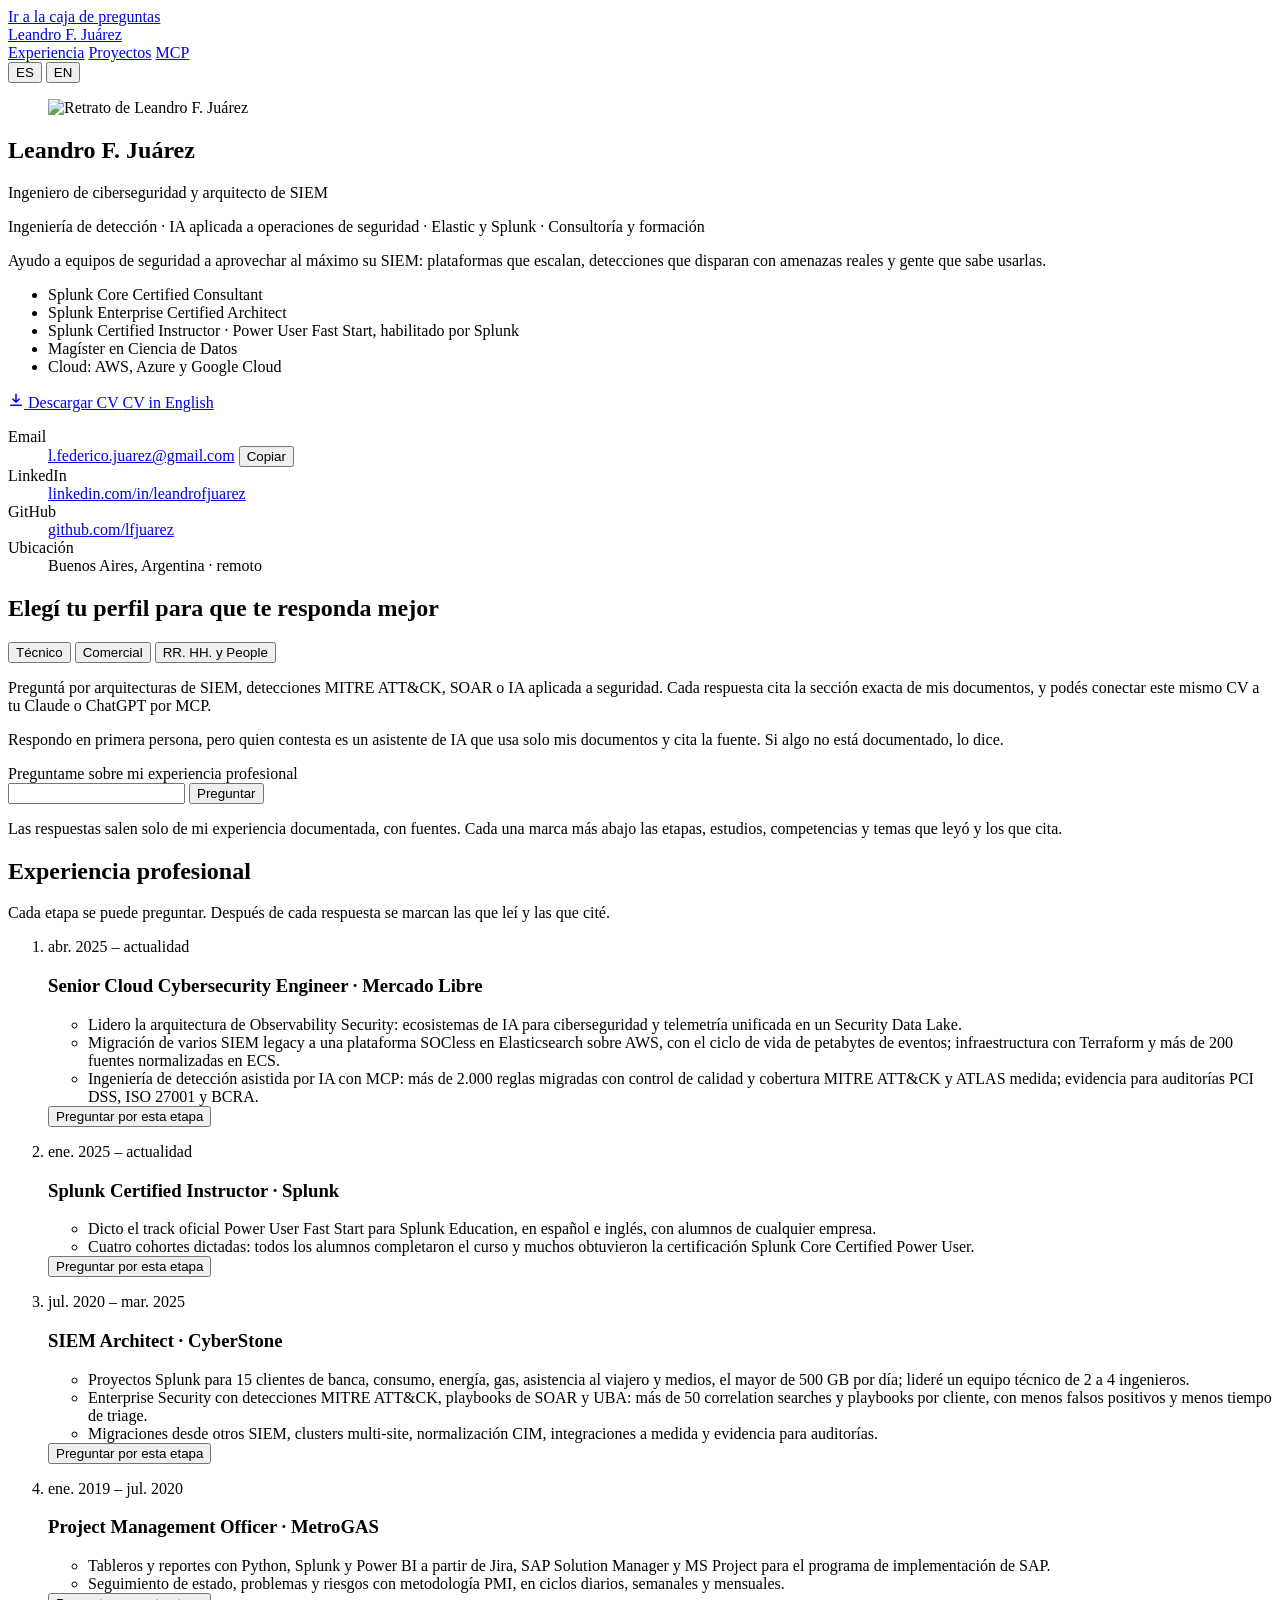
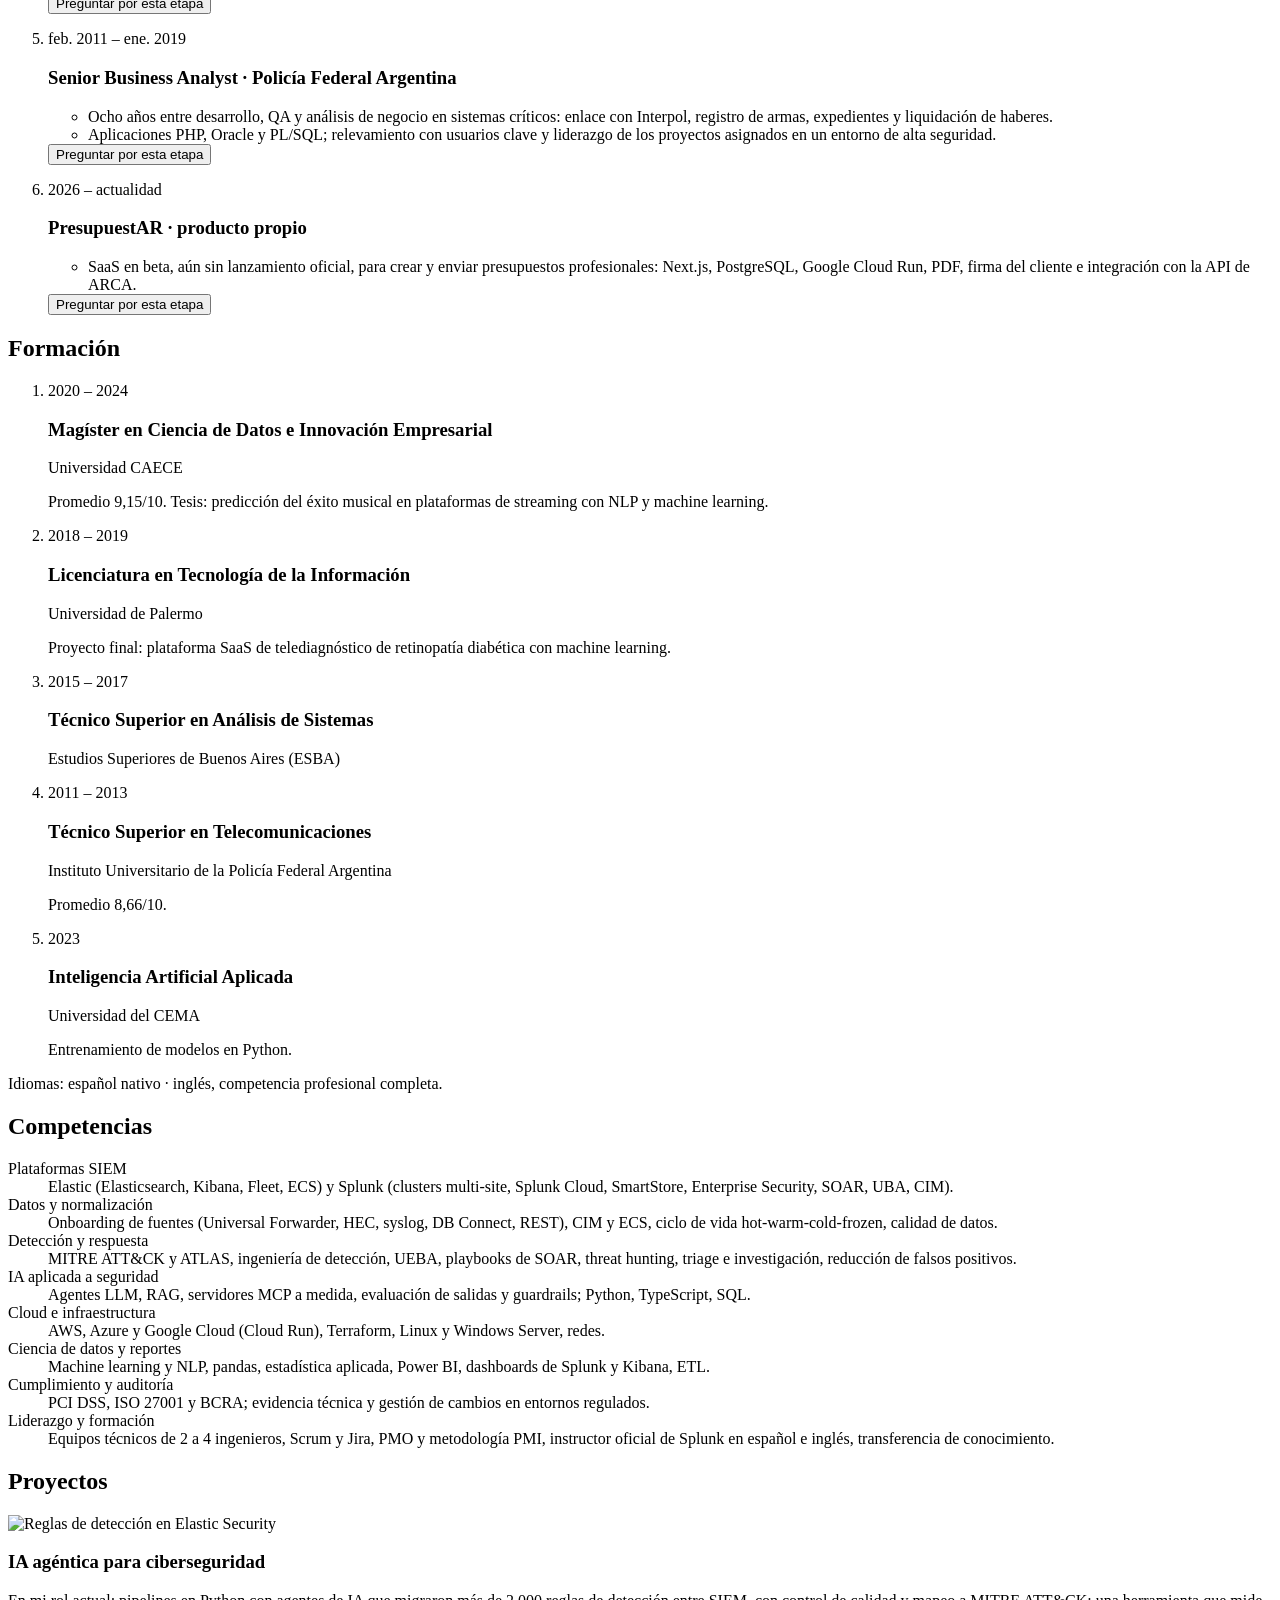
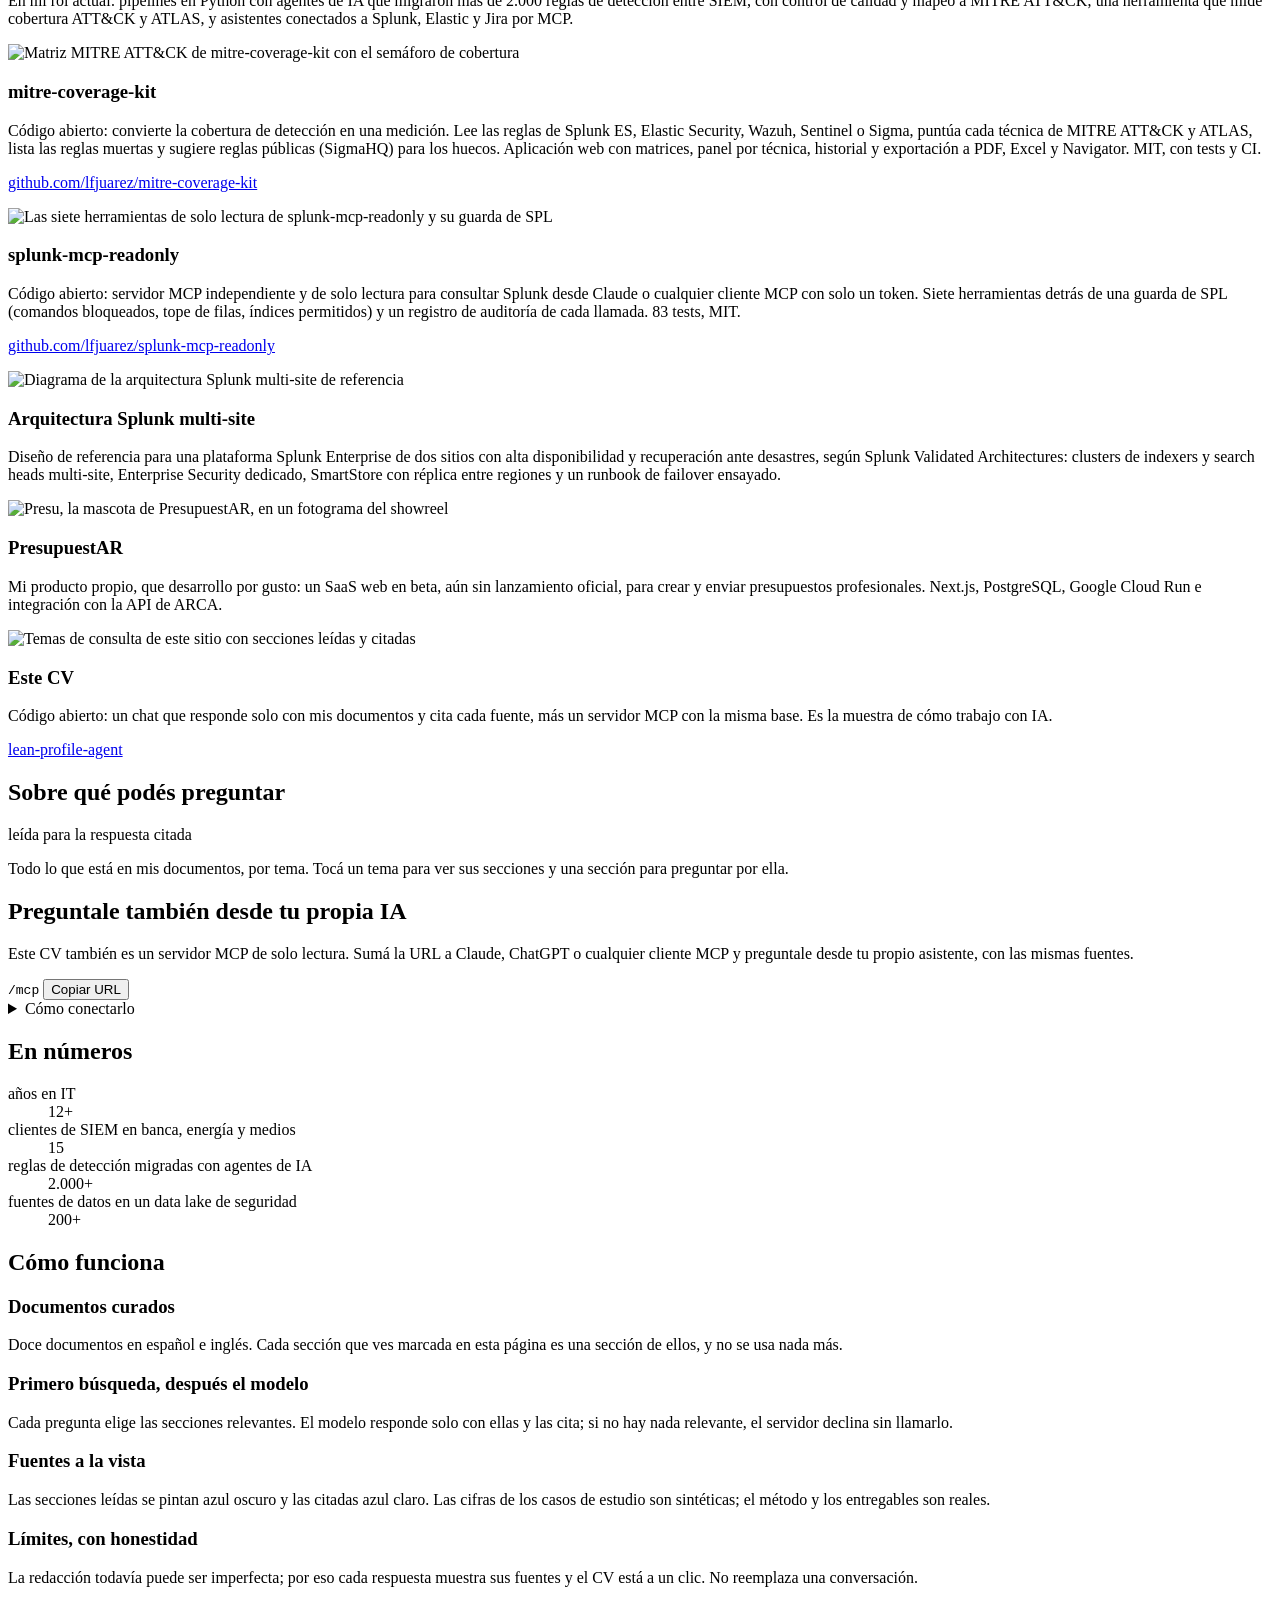
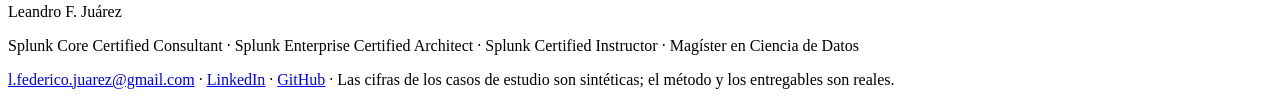
==== src/profile_agent/static/index.html @ 31b39bfe "Audience tabs as the reader's role, six project cards with real pictures, calmer reveals - Audience " ====
<!doctype html>
<html lang="es" class="no-js">
<head>
  <meta charset="utf-8" />
  <meta name="viewport" content="width=device-width, initial-scale=1" />
  <title>Leandro F. Juárez · Ingeniero de ciberseguridad y arquitecto de SIEM</title>
  <meta name="description" content="Leandro F. Juárez, ingeniero de ciberseguridad y arquitecto de SIEM: ingeniería de detección, IA aplicada a operaciones de seguridad, Elastic y Splunk, consultoría y formación. Un CV al que se le puede preguntar: responde solo a partir de mi experiencia documentada, con fuentes. También disponible como servidor MCP." />
  <meta property="og:title" content="Leandro F. Juárez · Ingeniero de ciberseguridad y arquitecto de SIEM" />
  <meta property="og:image" content="/static/img/lean.jpg" />
  <meta name="theme-color" content="#0e1829" />
  <link rel="preconnect" href="https://fonts.googleapis.com" />
  <link rel="preconnect" href="https://fonts.gstatic.com" crossorigin />
  <link href="https://fonts.googleapis.com/css2?family=Lexend:wght@400;500;600&family=Source+Sans+3:ital,wght@0,400;0,600;0,700;1,400&display=swap" rel="stylesheet" />
  <link rel="stylesheet" href="/static/styles.css?v=0.6.3" />
  <link rel="icon" href="data:image/svg+xml,%3Csvg xmlns='http://www.w3.org/2000/svg' viewBox='0 0 32 32'%3E%3Crect width='32' height='32' rx='6' fill='%230e1829'/%3E%3Crect x='7' y='9' width='8' height='6' rx='1.5' fill='%232b4a7a'/%3E%3Crect x='17' y='9' width='8' height='6' rx='1.5' fill='%237fb0ec'/%3E%3Crect x='7' y='17' width='8' height='6' rx='1.5' fill='%237fb0ec'/%3E%3Crect x='17' y='17' width='8' height='6' rx='1.5' fill='%232b4a7a'/%3E%3C/svg%3E" />
</head>
<body>
  <script>document.documentElement.className = "js";</script>
  <a class="skip" href="#question" data-i18n="nav.skip">Ir a la caja de preguntas</a>

  <header class="bar">
    <a class="bar-name" href="/">Leandro F. Juárez</a>
    <nav class="bar-nav" aria-label="Site">
      <a href="#experience" data-i18n="nav.exp">Experiencia</a>
      <a href="#projects" data-i18n="nav.projects">Proyectos</a>
      <a href="#mcp" data-i18n="nav.mcp">MCP</a>
      <div class="lang" role="group" aria-label="Idioma">
        <button type="button" data-lang="es" aria-pressed="true">ES</button>
        <button type="button" data-lang="en" aria-pressed="false">EN</button>
      </div>
    </nav>
  </header>

  <main>
    <section class="hero" aria-labelledby="name">
      <div class="heat" id="heat" aria-hidden="true"></div>
      <figure class="portrait in">
        <img src="/static/img/lean.jpg" width="800" height="800" alt="Retrato de Leandro F. Juárez" data-i18n-alt="hero.alt" fetchpriority="high" />
      </figure>

      <div class="who">
        <h1 id="name" class="in">Leandro F. Juárez</h1>
        <p class="role in" data-i18n="hero.role">Ingeniero de ciberseguridad y arquitecto de SIEM</p>
        <p class="role-sub in" data-i18n="hero.roleSub">Ingeniería de detección · IA aplicada a operaciones de seguridad · Elastic y Splunk · Consultoría y formación</p>
        <p class="statement in" data-i18n="hero.statement">Ayudo a equipos de seguridad a aprovechar al máximo su SIEM: plataformas que escalan, detecciones que disparan con amenazas reales y gente que sabe usarlas.</p>
        <ul class="creds in" aria-label="Credenciales">
          <li>Splunk Core Certified Consultant</li>
          <li>Splunk Enterprise Certified Architect</li>
          <li><span data-i18n="certs.instructor">Splunk Certified Instructor</span> <span class="creds-note" data-i18n="certs.note">· Power User Fast Start, habilitado por Splunk</span></li>
          <li data-i18n="creds.master">Magíster en Ciencia de Datos</li>
          <li data-i18n="creds.cloud">Cloud: AWS, Azure y Google Cloud</li>
        </ul>
      </div>

      <aside class="reach in" aria-label="Contacto">
        <a class="btn btn-solid" id="cv-link" href="/cv/Leandro_Juarez_CV_ES.pdf" download>
          <svg width="16" height="16" viewBox="0 0 18 18" aria-hidden="true"><path d="M9 2.5v9m0 0L5.5 8M9 11.5 12.5 8M3 15h12" stroke="currentColor" stroke-width="1.7" fill="none" stroke-linecap="round" stroke-linejoin="round"/></svg>
          <span data-i18n="hero.cv">Descargar CV</span>
        </a>
        <a class="cv-alt" id="cv-alt" href="/cv/Leandro_Juarez_CV_EN.pdf" download data-i18n="hero.cvAlt">CV in English</a>
        <dl class="contact">
          <div><dt data-i18n="contact.email">Email</dt><dd><a href="mailto:l.federico.juarez@gmail.com" id="email">l.federico.juarez@gmail.com</a> <button type="button" class="mini" data-copy="#email" data-i18n="contact.copy">Copiar</button></dd></div>
          <div><dt>LinkedIn</dt><dd><a href="https://www.linkedin.com/in/leandrofjuarez" rel="me noopener" target="_blank">linkedin.com/in/leandrofjuarez</a></dd></div>
          <div><dt>GitHub</dt><dd><a href="https://github.com/lfjuarez" rel="me noopener" target="_blank">github.com/lfjuarez</a></dd></div>
          <div><dt data-i18n="contact.where">Ubicación</dt><dd data-i18n="contact.whereV">Buenos Aires, Argentina · remoto</dd></div>
        </dl>
      </aside>
    </section>

    <section class="audience in" aria-labelledby="audience-title">
      <h2 id="audience-title" class="aud-label" data-i18n="aud.title">Elegí tu perfil para que te responda mejor</h2>
      <div class="aud-tabs" role="tablist" aria-label="Tu perfil">
        <button type="button" role="tab" aria-selected="true" data-aud="tech" data-i18n="aud.tech">Técnico</button>
        <button type="button" role="tab" aria-selected="false" data-aud="biz" data-i18n="aud.biz">Comercial</button>
        <button type="button" role="tab" aria-selected="false" data-aud="people" data-i18n="aud.people">RR. HH. y People</button>
      </div>
      <p class="aud-text" id="aud-text" role="tabpanel">Preguntá por arquitecturas de SIEM, detecciones MITRE ATT&amp;CK, SOAR o IA aplicada a seguridad. Cada respuesta cita la sección exacta de mis documentos, y podés conectar este mismo CV a tu Claude o ChatGPT por MCP.</p>
      <p class="aud-note" data-i18n="aud.note">Respondo en primera persona, pero quien contesta es un asistente de IA que usa solo mis documentos y cita la fuente. Si algo no está documentado, lo dice.</p>
    </section>

    <section class="ask-zone" aria-labelledby="ask-label">
      <form class="ask in" id="ask" autocomplete="off">
        <label id="ask-label" for="question" data-i18n="ask.label">Preguntame sobre mi experiencia profesional</label>
        <div class="ask-row">
          <input id="question" type="text" maxlength="1000" placeholder="" data-i18n-placeholder="ask.placeholder" />
          <button type="submit" id="send" data-i18n="ask.send">Preguntar</button>
        </div>
      </form>
      <div class="chips in" id="chips" aria-label="Preguntas sugeridas"></div>

      <div class="answer" id="answer" aria-live="polite" tabindex="-1">
        <p class="answer-empty" id="answer-empty" data-i18n="answer.empty">Las respuestas salen solo de mi experiencia documentada, con fuentes. Cada una marca más abajo las etapas, estudios, competencias y temas que leyó y los que cita.</p>
        <div class="answer-full" id="answer-full" hidden>
          <p class="answer-q" id="answer-q"></p>
          <div class="answer-body" id="answer-body"></div>
          <div class="answer-src" id="answer-src" hidden></div>
          <div class="chips chips-follow" id="follow" hidden></div>
        </div>
      </div>
    </section>

    <section class="cv" id="experience" aria-labelledby="exp-title">
      <div class="cv-head">
        <h2 id="exp-title" data-i18n="exp.title">Experiencia profesional</h2>
        <p class="cv-sub" data-i18n="exp.sub">Cada etapa se puede preguntar. Después de cada respuesta se marcan las que leí y las que cité.</p>
      </div>
      <ol class="exp">
        <li class="exp-item" data-keys="experience#mercado-libre">
          <p class="exp-when" data-i18n="exp.meli.when">abr. 2025 – actualidad</p>
          <div class="exp-body">
            <h3><span class="exp-role">Senior Cloud Cybersecurity Engineer</span> <span class="exp-org">· Mercado Libre</span></h3>
            <ul>
              <li data-i18n="exp.meli.b1">Lidero la arquitectura de Observability Security: ecosistemas de IA para ciberseguridad y telemetría unificada en un Security Data Lake.</li>
              <li data-i18n="exp.meli.b2">Migración de varios SIEM legacy a una plataforma SOCless en Elasticsearch sobre AWS, con el ciclo de vida de petabytes de eventos; infraestructura con Terraform y más de 200 fuentes normalizadas en ECS.</li>
              <li data-i18n="exp.meli.b3">Ingeniería de detección asistida por IA con MCP: más de 2.000 reglas migradas con control de calidad y cobertura MITRE ATT&amp;CK y ATLAS medida; evidencia para auditorías PCI DSS, ISO 27001 y BCRA.</li>
            </ul>
            <button type="button" class="ask-about" data-ask="exp.meli.ask" data-i18n="exp.ask">Preguntar por esta etapa</button>
          </div>
        </li>
        <li class="exp-item" data-keys="experience#instructor">
          <p class="exp-when" data-i18n="exp.splunk.when">ene. 2025 – actualidad</p>
          <div class="exp-body">
            <h3><span class="exp-role">Splunk Certified Instructor</span> <span class="exp-org">· Splunk</span></h3>
            <ul>
              <li data-i18n="exp.splunk.b1">Dicto el track oficial Power User Fast Start para Splunk Education, en español e inglés, con alumnos de cualquier empresa.</li>
              <li data-i18n="exp.splunk.b2">Cuatro cohortes dictadas: todos los alumnos completaron el curso y muchos obtuvieron la certificación Splunk Core Certified Power User.</li>
            </ul>
            <button type="button" class="ask-about" data-ask="exp.splunk.ask" data-i18n="exp.ask">Preguntar por esta etapa</button>
          </div>
        </li>
        <li class="exp-item" data-keys="experience#cyberstone">
          <p class="exp-when" data-i18n="exp.cyber.when">jul. 2020 – mar. 2025</p>
          <div class="exp-body">
            <h3><span class="exp-role">SIEM Architect</span> <span class="exp-org">· CyberStone</span></h3>
            <ul>
              <li data-i18n="exp.cyber.b1">Proyectos Splunk para 15 clientes de banca, consumo, energía, gas, asistencia al viajero y medios, el mayor de 500 GB por día; lideré un equipo técnico de 2 a 4 ingenieros.</li>
              <li data-i18n="exp.cyber.b2">Enterprise Security con detecciones MITRE ATT&amp;CK, playbooks de SOAR y UBA: más de 50 correlation searches y playbooks por cliente, con menos falsos positivos y menos tiempo de triage.</li>
              <li data-i18n="exp.cyber.b3">Migraciones desde otros SIEM, clusters multi-site, normalización CIM, integraciones a medida y evidencia para auditorías.</li>
            </ul>
            <button type="button" class="ask-about" data-ask="exp.cyber.ask" data-i18n="exp.ask">Preguntar por esta etapa</button>
          </div>
        </li>
        <li class="exp-item" data-keys="experience#metrogas">
          <p class="exp-when" data-i18n="exp.metrogas.when">ene. 2019 – jul. 2020</p>
          <div class="exp-body">
            <h3><span class="exp-role">Project Management Officer</span> <span class="exp-org">· MetroGAS</span></h3>
            <ul>
              <li data-i18n="exp.metrogas.b1">Tableros y reportes con Python, Splunk y Power BI a partir de Jira, SAP Solution Manager y MS Project para el programa de implementación de SAP.</li>
              <li data-i18n="exp.metrogas.b2">Seguimiento de estado, problemas y riesgos con metodología PMI, en ciclos diarios, semanales y mensuales.</li>
            </ul>
            <button type="button" class="ask-about" data-ask="exp.metrogas.ask" data-i18n="exp.ask">Preguntar por esta etapa</button>
          </div>
        </li>
        <li class="exp-item" data-keys="experience#policia-federal">
          <p class="exp-when" data-i18n="exp.pfa.when">feb. 2011 – ene. 2019</p>
          <div class="exp-body">
            <h3><span class="exp-role">Senior Business Analyst</span> <span class="exp-org">· Policía Federal Argentina</span></h3>
            <ul>
              <li data-i18n="exp.pfa.b1">Ocho años entre desarrollo, QA y análisis de negocio en sistemas críticos: enlace con Interpol, registro de armas, expedientes y liquidación de haberes.</li>
              <li data-i18n="exp.pfa.b2">Aplicaciones PHP, Oracle y PL/SQL; relevamiento con usuarios clave y liderazgo de los proyectos asignados en un entorno de alta seguridad.</li>
            </ul>
            <button type="button" class="ask-about" data-ask="exp.pfa.ask" data-i18n="exp.ask">Preguntar por esta etapa</button>
          </div>
        </li>
        <li class="exp-item" data-keys="experience#presupuestar">
          <p class="exp-when" data-i18n="exp.presu.when">2026 – actualidad</p>
          <div class="exp-body">
            <h3><span class="exp-role">PresupuestAR</span> <span class="exp-org" data-i18n="exp.presu.org">· producto propio</span></h3>
            <ul>
              <li data-i18n="exp.presu.b1">SaaS en beta, aún sin lanzamiento oficial, para crear y enviar presupuestos profesionales: Next.js, PostgreSQL, Google Cloud Run, PDF, firma del cliente e integración con la API de ARCA.</li>
            </ul>
            <button type="button" class="ask-about" data-ask="exp.presu.ask" data-i18n="exp.ask">Preguntar por esta etapa</button>
          </div>
        </li>
      </ol>
    </section>

    <section class="cv cv-two" aria-label="Formación y competencias">
      <div class="cv-col" id="education" data-keys="profile#formacion profile#education">
        <h2 data-i18n="edu.title">Formación</h2>
        <ol class="edu">
          <li><p class="edu-when">2020 – 2024</p><div><h3 data-i18n="edu.caece.t">Magíster en Ciencia de Datos e Innovación Empresarial</h3><p class="edu-org">Universidad CAECE</p><p class="edu-note" data-i18n="edu.caece.n">Promedio 9,15/10. Tesis: predicción del éxito musical en plataformas de streaming con NLP y machine learning.</p></div></li>
          <li><p class="edu-when">2018 – 2019</p><div><h3 data-i18n="edu.palermo.t">Licenciatura en Tecnología de la Información</h3><p class="edu-org">Universidad de Palermo</p><p class="edu-note" data-i18n="edu.palermo.n">Proyecto final: plataforma SaaS de telediagnóstico de retinopatía diabética con machine learning.</p></div></li>
          <li><p class="edu-when">2015 – 2017</p><div><h3 data-i18n="edu.esba.t">Técnico Superior en Análisis de Sistemas</h3><p class="edu-org">Estudios Superiores de Buenos Aires (ESBA)</p></div></li>
          <li><p class="edu-when">2011 – 2013</p><div><h3 data-i18n="edu.iupfa.t">Técnico Superior en Telecomunicaciones</h3><p class="edu-org">Instituto Universitario de la Policía Federal Argentina</p><p class="edu-note" data-i18n="edu.iupfa.n">Promedio 8,66/10.</p></div></li>
          <li><p class="edu-when">2023</p><div><h3 data-i18n="edu.cema.t">Inteligencia Artificial Aplicada</h3><p class="edu-org">Universidad del CEMA</p><p class="edu-note" data-i18n="edu.cema.n">Entrenamiento de modelos en Python.</p></div></li>
        </ol>
        <p class="edu-langs" data-i18n="edu.langs">Idiomas: español nativo · inglés, competencia profesional completa.</p>
      </div>
      <div class="cv-col" id="skills">
        <h2 data-i18n="sk.title">Competencias</h2>
        <dl class="skills">
          <div data-keys="skills#splunk skills#elastic"><dt data-i18n="sk.1.t">Plataformas SIEM</dt><dd data-i18n="sk.1.d">Elastic (Elasticsearch, Kibana, Fleet, ECS) y Splunk (clusters multi-site, Splunk Cloud, SmartStore, Enterprise Security, SOAR, UBA, CIM).</dd></div>
          <div data-keys="skills#onboarding"><dt data-i18n="sk.2.t">Datos y normalización</dt><dd data-i18n="sk.2.d">Onboarding de fuentes (Universal Forwarder, HEC, syslog, DB Connect, REST), CIM y ECS, ciclo de vida hot-warm-cold-frozen, calidad de datos.</dd></div>
          <div data-keys="skills#deteccion skills#detection"><dt data-i18n="sk.3.t">Detección y respuesta</dt><dd data-i18n="sk.3.d">MITRE ATT&amp;CK y ATLAS, ingeniería de detección, UEBA, playbooks de SOAR, threat hunting, triage e investigación, reducción de falsos positivos.</dd></div>
          <div data-keys="skills#automatizacion skills#automation"><dt data-i18n="sk.4.t">IA aplicada a seguridad</dt><dd data-i18n="sk.4.d">Agentes LLM, RAG, servidores MCP a medida, evaluación de salidas y guardrails; Python, TypeScript, SQL.</dd></div>
          <div data-keys="skills#infraestructura skills#infrastructure"><dt data-i18n="sk.5.t">Cloud e infraestructura</dt><dd data-i18n="sk.5.d">AWS, Azure y Google Cloud (Cloud Run), Terraform, Linux y Windows Server, redes.</dd></div>
          <div data-keys="skills#datos-y-reportes skills#data-and-reporting"><dt data-i18n="sk.6.t">Ciencia de datos y reportes</dt><dd data-i18n="sk.6.d">Machine learning y NLP, pandas, estadística aplicada, Power BI, dashboards de Splunk y Kibana, ETL.</dd></div>
          <div data-keys="skills#cumplimiento skills#compliance"><dt data-i18n="sk.7.t">Cumplimiento y auditoría</dt><dd data-i18n="sk.7.d">PCI DSS, ISO 27001 y BCRA; evidencia técnica y gestión de cambios en entornos regulados.</dd></div>
          <div data-keys="ways-of-working#liderazgo ways-of-working#leadership ways-of-working#mentoria ways-of-working#mentoring experience#instructor"><dt data-i18n="sk.8.t">Liderazgo y formación</dt><dd data-i18n="sk.8.d">Equipos técnicos de 2 a 4 ingenieros, Scrum y Jira, PMO y metodología PMI, instructor oficial de Splunk en español e inglés, transferencia de conocimiento.</dd></div>
        </dl>
      </div>
    </section>

    <section class="projects" id="projects" aria-labelledby="projects-title">
      <h2 id="projects-title" data-i18n="proj.title">Proyectos</h2>
      <div class="proj-grid">
        <article class="proj">
          <div class="proj-img"><img src="/static/img/proj-ai.jpg" width="1200" height="675" loading="lazy" alt="Reglas de detección en Elastic Security" data-i18n-alt="proj.aiAlt" /></div>
          <h3 data-i18n="proj.aiT">IA agéntica para ciberseguridad</h3>
          <p data-i18n="proj.ai">En mi rol actual: pipelines en Python con agentes de IA que migraron más de 2.000 reglas de detección entre SIEM, con control de calidad y mapeo a MITRE ATT&amp;CK; una herramienta que mide cobertura ATT&amp;CK y ATLAS, y asistentes conectados a Splunk, Elastic y Jira por MCP.</p>
        </article>
        <article class="proj">
          <div class="proj-img"><img src="/static/img/proj-coverage.jpg" width="1200" height="675" loading="lazy" alt="Matriz MITRE ATT&amp;CK de mitre-coverage-kit con el semáforo de cobertura" data-i18n-alt="proj.covAlt" /></div>
          <h3>mitre-coverage-kit</h3>
          <p data-i18n="proj.cov">Código abierto: convierte la cobertura de detección en una medición. Lee las reglas de Splunk ES, Elastic Security, Wazuh, Sentinel o Sigma, puntúa cada técnica de MITRE ATT&amp;CK y ATLAS, lista las reglas muertas y sugiere reglas públicas (SigmaHQ) para los huecos. Aplicación web con matrices, panel por técnica, historial y exportación a PDF, Excel y Navigator. MIT, con tests y CI.</p>
          <p class="proj-links"><a href="https://github.com/lfjuarez/mitre-coverage-kit" target="_blank" rel="noopener">github.com/lfjuarez/mitre-coverage-kit</a></p>
        </article>
        <article class="proj">
          <div class="proj-img"><img src="/static/img/proj-mcp.jpg" width="1200" height="675" loading="lazy" alt="Las siete herramientas de solo lectura de splunk-mcp-readonly y su guarda de SPL" data-i18n-alt="proj.mcpAlt" /></div>
          <h3>splunk-mcp-readonly</h3>
          <p data-i18n="proj.mcp">Código abierto: servidor MCP independiente y de solo lectura para consultar Splunk desde Claude o cualquier cliente MCP con solo un token. Siete herramientas detrás de una guarda de SPL (comandos bloqueados, tope de filas, índices permitidos) y un registro de auditoría de cada llamada. 83 tests, MIT.</p>
          <p class="proj-links"><a href="https://github.com/lfjuarez/splunk-mcp-readonly" target="_blank" rel="noopener">github.com/lfjuarez/splunk-mcp-readonly</a></p>
        </article>
        <article class="proj">
          <div class="proj-img"><img src="/static/img/proj-arch.jpg" width="1200" height="675" loading="lazy" alt="Diagrama de la arquitectura Splunk multi-site de referencia" data-i18n-alt="proj.archAlt" /></div>
          <h3 data-i18n="proj.archT">Arquitectura Splunk multi-site</h3>
          <p data-i18n="proj.arch">Diseño de referencia para una plataforma Splunk Enterprise de dos sitios con alta disponibilidad y recuperación ante desastres, según Splunk Validated Architectures: clusters de indexers y search heads multi-site, Enterprise Security dedicado, SmartStore con réplica entre regiones y un runbook de failover ensayado.</p>
        </article>
        <article class="proj">
          <div class="proj-img"><img src="/static/img/proj-presupuestar.jpg" width="1200" height="675" loading="lazy" alt="Presu, la mascota de PresupuestAR, en un fotograma del showreel" data-i18n-alt="proj.presuAlt" /></div>
          <h3>PresupuestAR</h3>
          <p data-i18n="proj.presu">Mi producto propio, que desarrollo por gusto: un SaaS web en beta, aún sin lanzamiento oficial, para crear y enviar presupuestos profesionales. Next.js, PostgreSQL, Google Cloud Run e integración con la API de ARCA.</p>
        </article>
        <article class="proj">
          <div class="proj-img"><img src="/static/img/proj-site.jpg" width="1200" height="675" loading="lazy" alt="Temas de consulta de este sitio con secciones leídas y citadas" data-i18n-alt="proj.siteAlt" /></div>
          <h3 data-i18n="proj.siteT">Este CV</h3>
          <p data-i18n="proj.site">Código abierto: un chat que responde solo con mis documentos y cita cada fuente, más un servidor MCP con la misma base. Es la muestra de cómo trabajo con IA.</p>
          <p class="proj-links"><a href="https://github.com/lfjuarez/lean-profile-agent" target="_blank" rel="noopener">lean-profile-agent</a></p>
        </article>
      </div>
    </section>

    <section class="topics-zone" id="topics" aria-labelledby="topics-title">
      <div class="map-head">
        <h2 id="topics-title" data-i18n="topics.title">Sobre qué podés preguntar</h2>
        <p class="map-key">
          <span class="key"><i class="sw sw-read" aria-hidden="true"></i><span data-i18n="map.read">leída para la respuesta</span></span>
          <span class="key"><i class="sw sw-cited" aria-hidden="true"></i><span data-i18n="map.cited">citada</span></span>
          <span class="map-count" id="map-count"></span>
        </p>
      </div>
      <p class="topics-sub" data-i18n="topics.sub">Todo lo que está en mis documentos, por tema. Tocá un tema para ver sus secciones y una sección para preguntar por ella.</p>
      <div class="topics" id="topic-tabs" role="tablist" aria-label="Temas"></div>
      <div class="topic-panels" id="map-rows"></div>
    </section>

    <section class="mcp-band" id="mcp" aria-labelledby="mcp-title">
      <div class="mcp-lead">
        <h2 id="mcp-title" data-i18n="mcp.title">Preguntale también desde tu propia IA</h2>
        <p data-i18n="mcp.intro">Este CV también es un servidor MCP de solo lectura. Sumá la URL a Claude, ChatGPT o cualquier cliente MCP y preguntale desde tu propio asistente, con las mismas fuentes.</p>
      </div>
      <div class="mcp-act">
        <div class="endpoint">
          <code id="mcp-url">/mcp</code>
          <button type="button" class="btn btn-solid copy" data-copy="#mcp-url" data-i18n="mcp.copy">Copiar URL</button>
        </div>
        <details class="mcp-more">
          <summary data-i18n="mcp.howto">Cómo conectarlo</summary>
          <div class="tabs" role="tablist" aria-label="Clientes MCP">
            <button type="button" role="tab" aria-selected="true" data-tab="claude-code">Claude Code</button>
            <button type="button" role="tab" aria-selected="false" data-tab="claude-desktop">Claude Desktop</button>
            <button type="button" role="tab" aria-selected="false" data-tab="chatgpt">ChatGPT</button>
          </div>
          <div class="tabpanel" data-panel="claude-code"><pre><code id="snippet-claude-code">claude mcp add --transport http lean-profile /mcp</code></pre></div>
          <div class="tabpanel" data-panel="claude-desktop" hidden>
            <p data-i18n="mcp.desktop">Configuración, Conectores, Agregar conector personalizado, y pegá la URL. O agregalo a claude_desktop_config.json:</p>
            <pre><code id="snippet-claude-desktop">{}</code></pre>
          </div>
          <div class="tabpanel" data-panel="chatgpt" hidden>
            <p data-i18n="mcp.chatgpt">Configuración, Conectores, Avanzado, Modo desarrollador, Crear. Pegá la URL como URL del servidor MCP, sin autenticación.</p>
          </div>
          <p class="tools-line"><span data-i18n="mcp.tools">Seis herramientas de solo lectura:</span> <code>profile_summary</code> <code>search_experience</code> <code>list_case_studies</code> <code>get_case_study</code> <code>availability_and_rates</code> <code>contact</code></p>
        </details>
      </div>
    </section>

    <section class="facts-band" aria-labelledby="facts-title">
      <h2 id="facts-title" data-i18n="facts.title">En números</h2>
      <dl class="facts">
        <div><dt data-i18n="facts.it">años en IT</dt><dd>12+</dd></div>
        <div><dt data-i18n="facts.clients">clientes de SIEM en banca, energía y medios</dt><dd>15</dd></div>
        <div><dt data-i18n="facts.rules">reglas de detección migradas con agentes de IA</dt><dd data-i18n="facts.rulesN">2.000+</dd></div>
        <div><dt data-i18n="facts.sources">fuentes de datos en un data lake de seguridad</dt><dd>200+</dd></div>
      </dl>
    </section>

    <section class="how" id="how" aria-labelledby="how-title">
      <h2 id="how-title" data-i18n="how.title">Cómo funciona</h2>
      <div class="how-grid">
        <div><h3 data-i18n="how.s1t">Documentos curados</h3><p data-i18n="how.s1">Doce documentos en español e inglés. Cada sección que ves marcada en esta página es una sección de ellos, y no se usa nada más.</p></div>
        <div><h3 data-i18n="how.s2t">Primero búsqueda, después el modelo</h3><p data-i18n="how.s2">Cada pregunta elige las secciones relevantes. El modelo responde solo con ellas y las cita; si no hay nada relevante, el servidor declina sin llamarlo.</p></div>
        <div><h3 data-i18n="how.s3t">Fuentes a la vista</h3><p data-i18n="how.s3">Las secciones leídas se pintan azul oscuro y las citadas azul claro. Las cifras de los casos de estudio son sintéticas; el método y los entregables son reales.</p></div>
        <div><h3 data-i18n="how.s4t">Límites, con honestidad</h3><p data-i18n="how.s4">La redacción todavía puede ser imperfecta; por eso cada respuesta muestra sus fuentes y el CV está a un clic. No reemplaza una conversación.</p></div>
      </div>
    </section>
  </main>

  <footer class="foot">
    <p class="foot-name">Leandro F. Juárez</p>
    <p class="foot-line">Splunk Core Certified Consultant · Splunk Enterprise Certified Architect · Splunk Certified Instructor · <span data-i18n="creds.master">Magíster en Ciencia de Datos</span></p>
    <p class="foot-line"><a href="mailto:l.federico.juarez@gmail.com">l.federico.juarez@gmail.com</a> · <a href="https://www.linkedin.com/in/leandrofjuarez" rel="me noopener" target="_blank">LinkedIn</a> · <a href="https://github.com/lfjuarez" rel="me noopener" target="_blank">GitHub</a> · <span data-i18n="foot.synthetic">Las cifras de los casos de estudio son sintéticas; el método y los entregables son reales.</span></p>
  </footer>

  <script src="/static/app.js?v=0.6.3" defer></script>
</body>
</html>
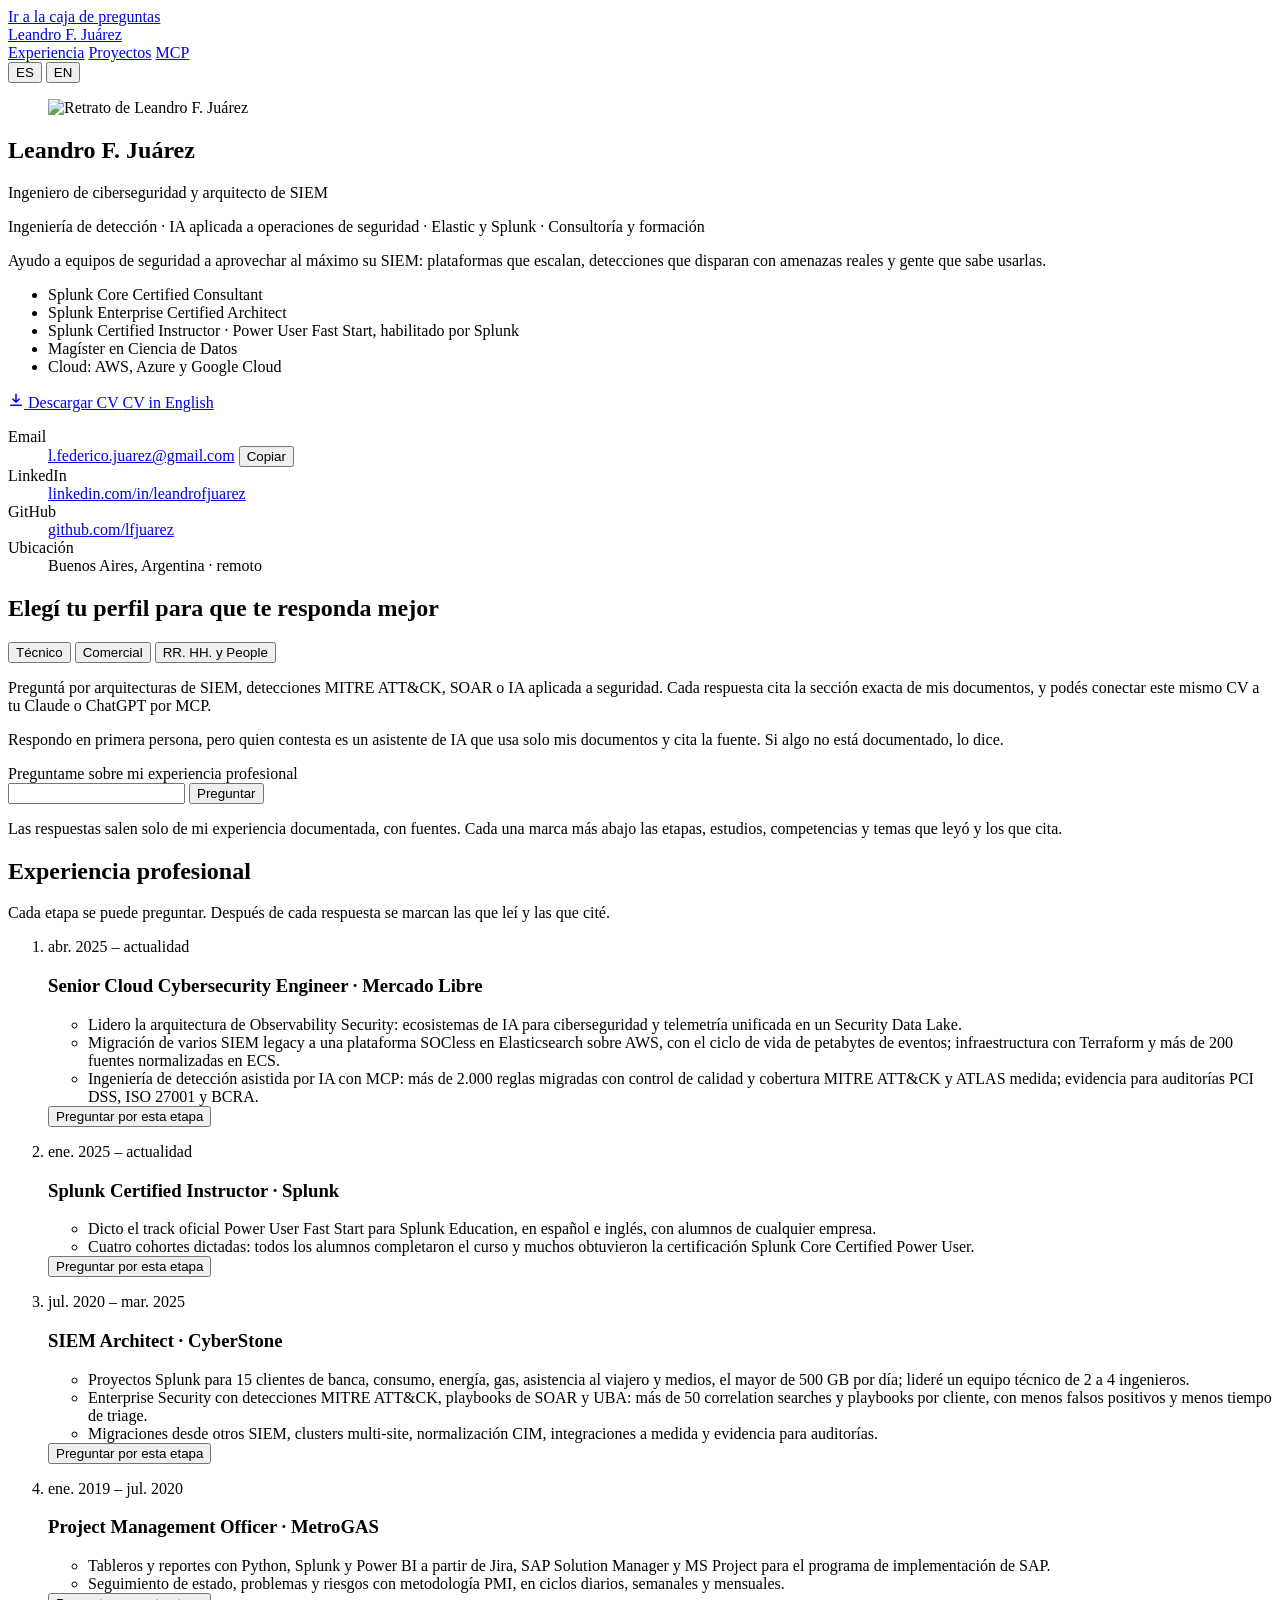
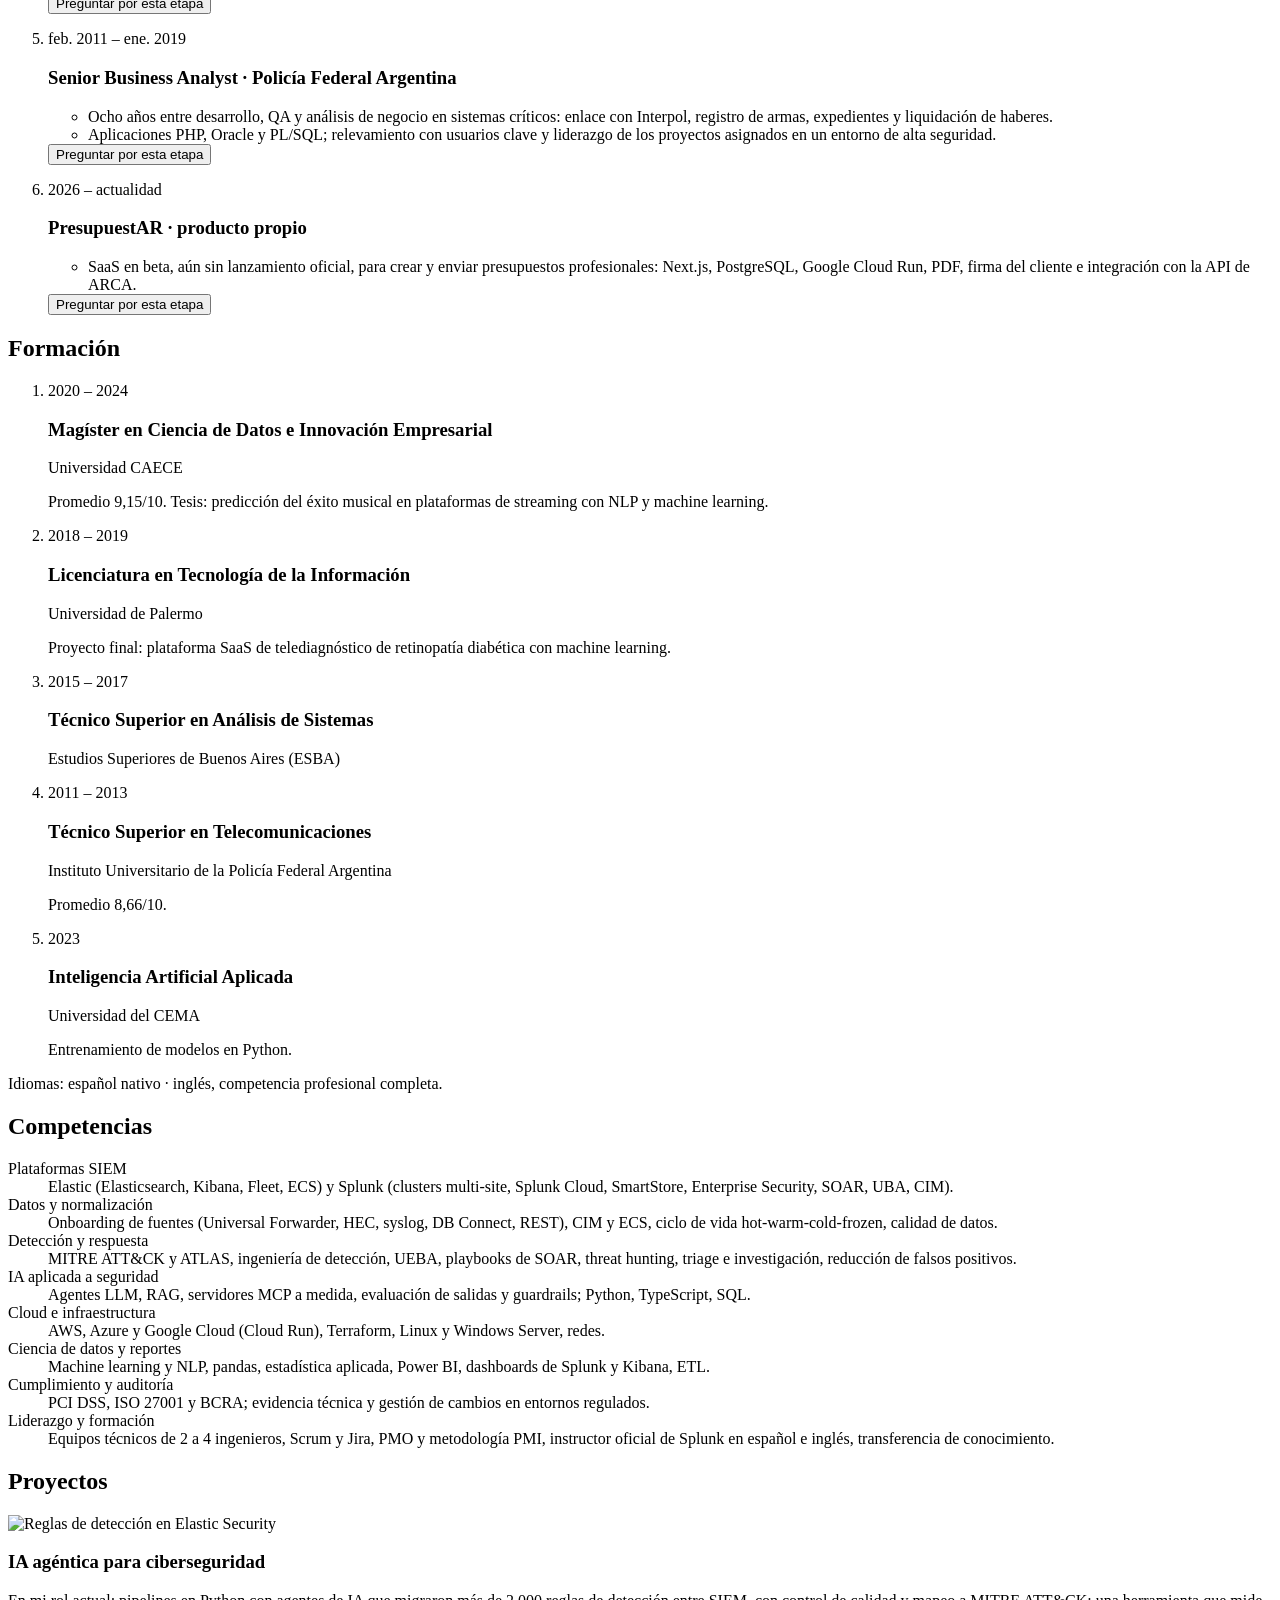
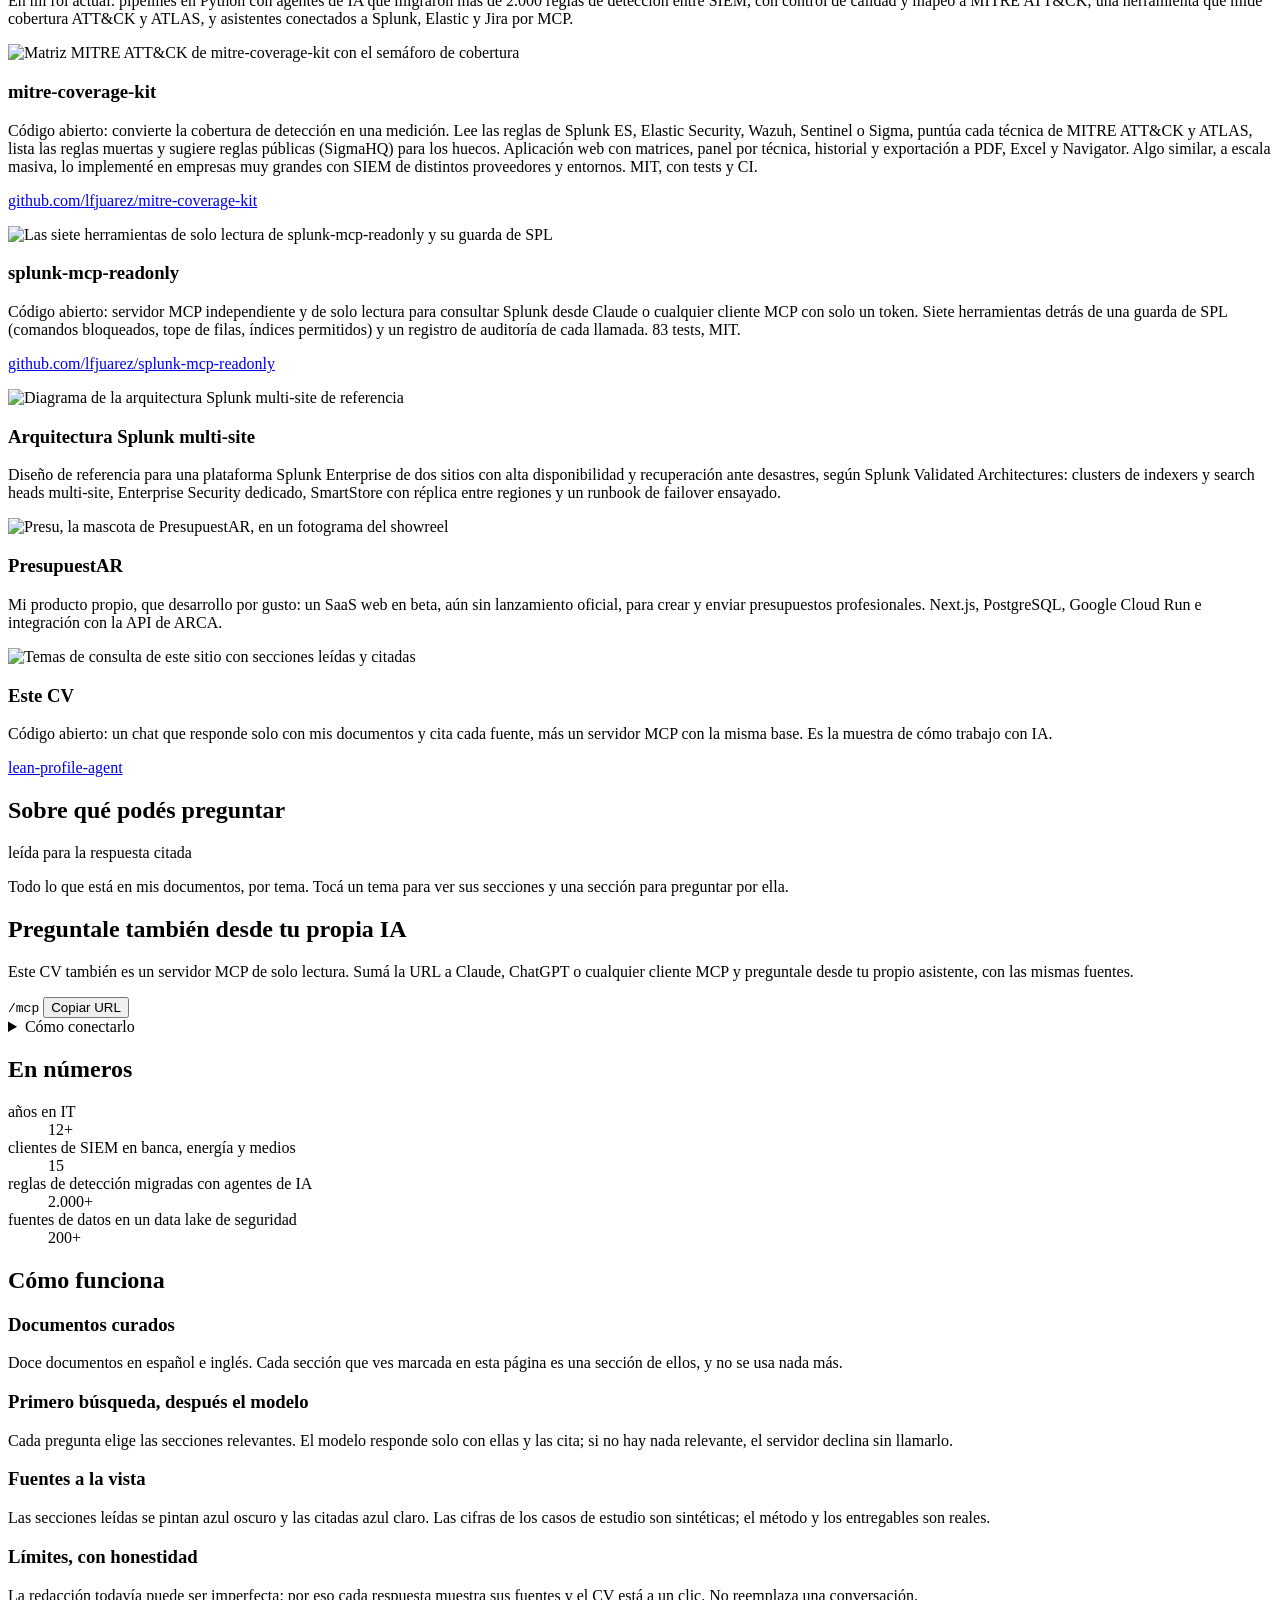
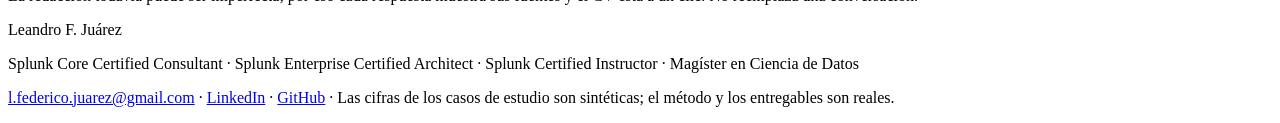
==== commit 86e8a6e2: "mitre-coverage-kit: note that the same approach ran at massive scale at very large companies Card an" ====
--- a/src/profile_agent/static/index.html
+++ b/src/profile_agent/static/index.html
@@ -213,7 +213,7 @@
         <article class="proj">
           <div class="proj-img"><img src="/static/img/proj-coverage.jpg" width="1200" height="675" loading="lazy" alt="Matriz MITRE ATT&amp;CK de mitre-coverage-kit con el semáforo de cobertura" data-i18n-alt="proj.covAlt" /></div>
           <h3>mitre-coverage-kit</h3>
-          <p data-i18n="proj.cov">Código abierto: convierte la cobertura de detección en una medición. Lee las reglas de Splunk ES, Elastic Security, Wazuh, Sentinel o Sigma, puntúa cada técnica de MITRE ATT&amp;CK y ATLAS, lista las reglas muertas y sugiere reglas públicas (SigmaHQ) para los huecos. Aplicación web con matrices, panel por técnica, historial y exportación a PDF, Excel y Navigator. MIT, con tests y CI.</p>
+          <p data-i18n="proj.cov">Código abierto: convierte la cobertura de detección en una medición. Lee las reglas de Splunk ES, Elastic Security, Wazuh, Sentinel o Sigma, puntúa cada técnica de MITRE ATT&amp;CK y ATLAS, lista las reglas muertas y sugiere reglas públicas (SigmaHQ) para los huecos. Aplicación web con matrices, panel por técnica, historial y exportación a PDF, Excel y Navigator. Algo similar, a escala masiva, lo implementé en empresas muy grandes con SIEM de distintos proveedores y entornos. MIT, con tests y CI.</p>
           <p class="proj-links"><a href="https://github.com/lfjuarez/mitre-coverage-kit" target="_blank" rel="noopener">github.com/lfjuarez/mitre-coverage-kit</a></p>
         </article>
         <article class="proj">
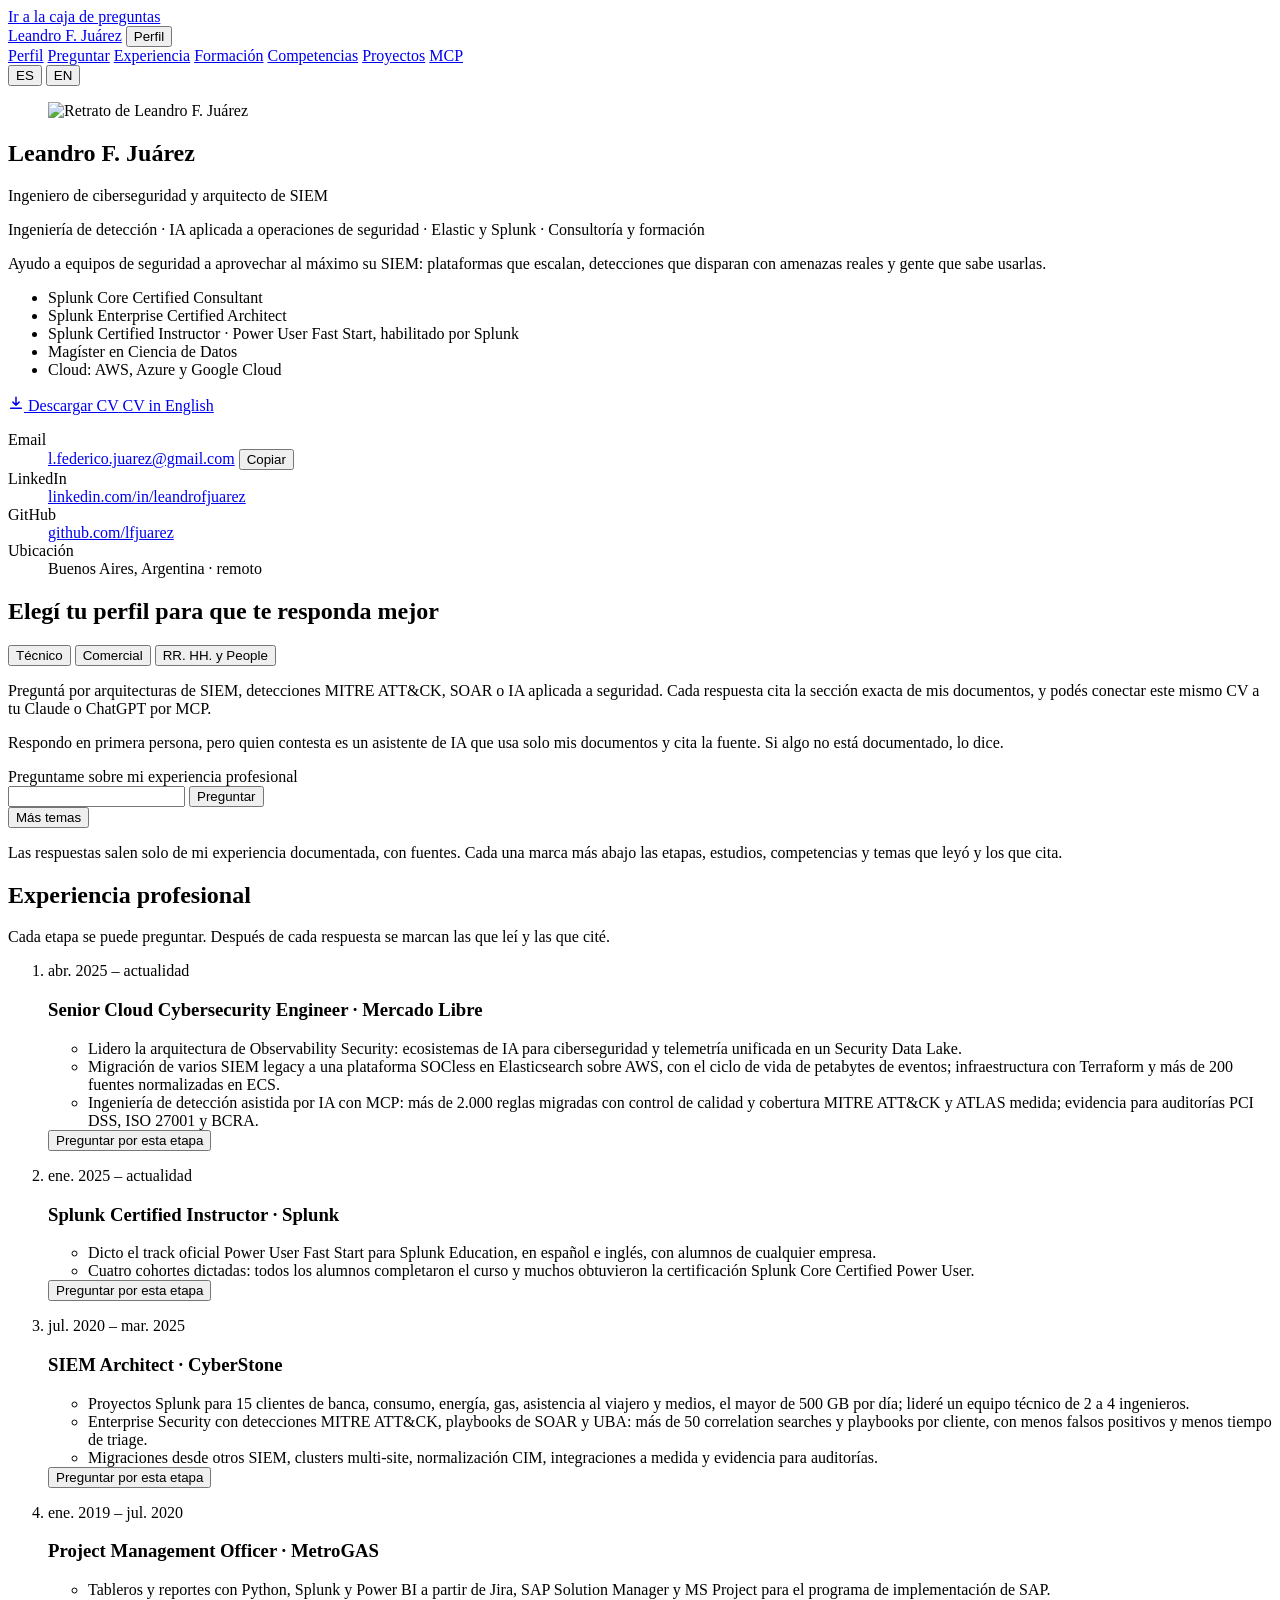
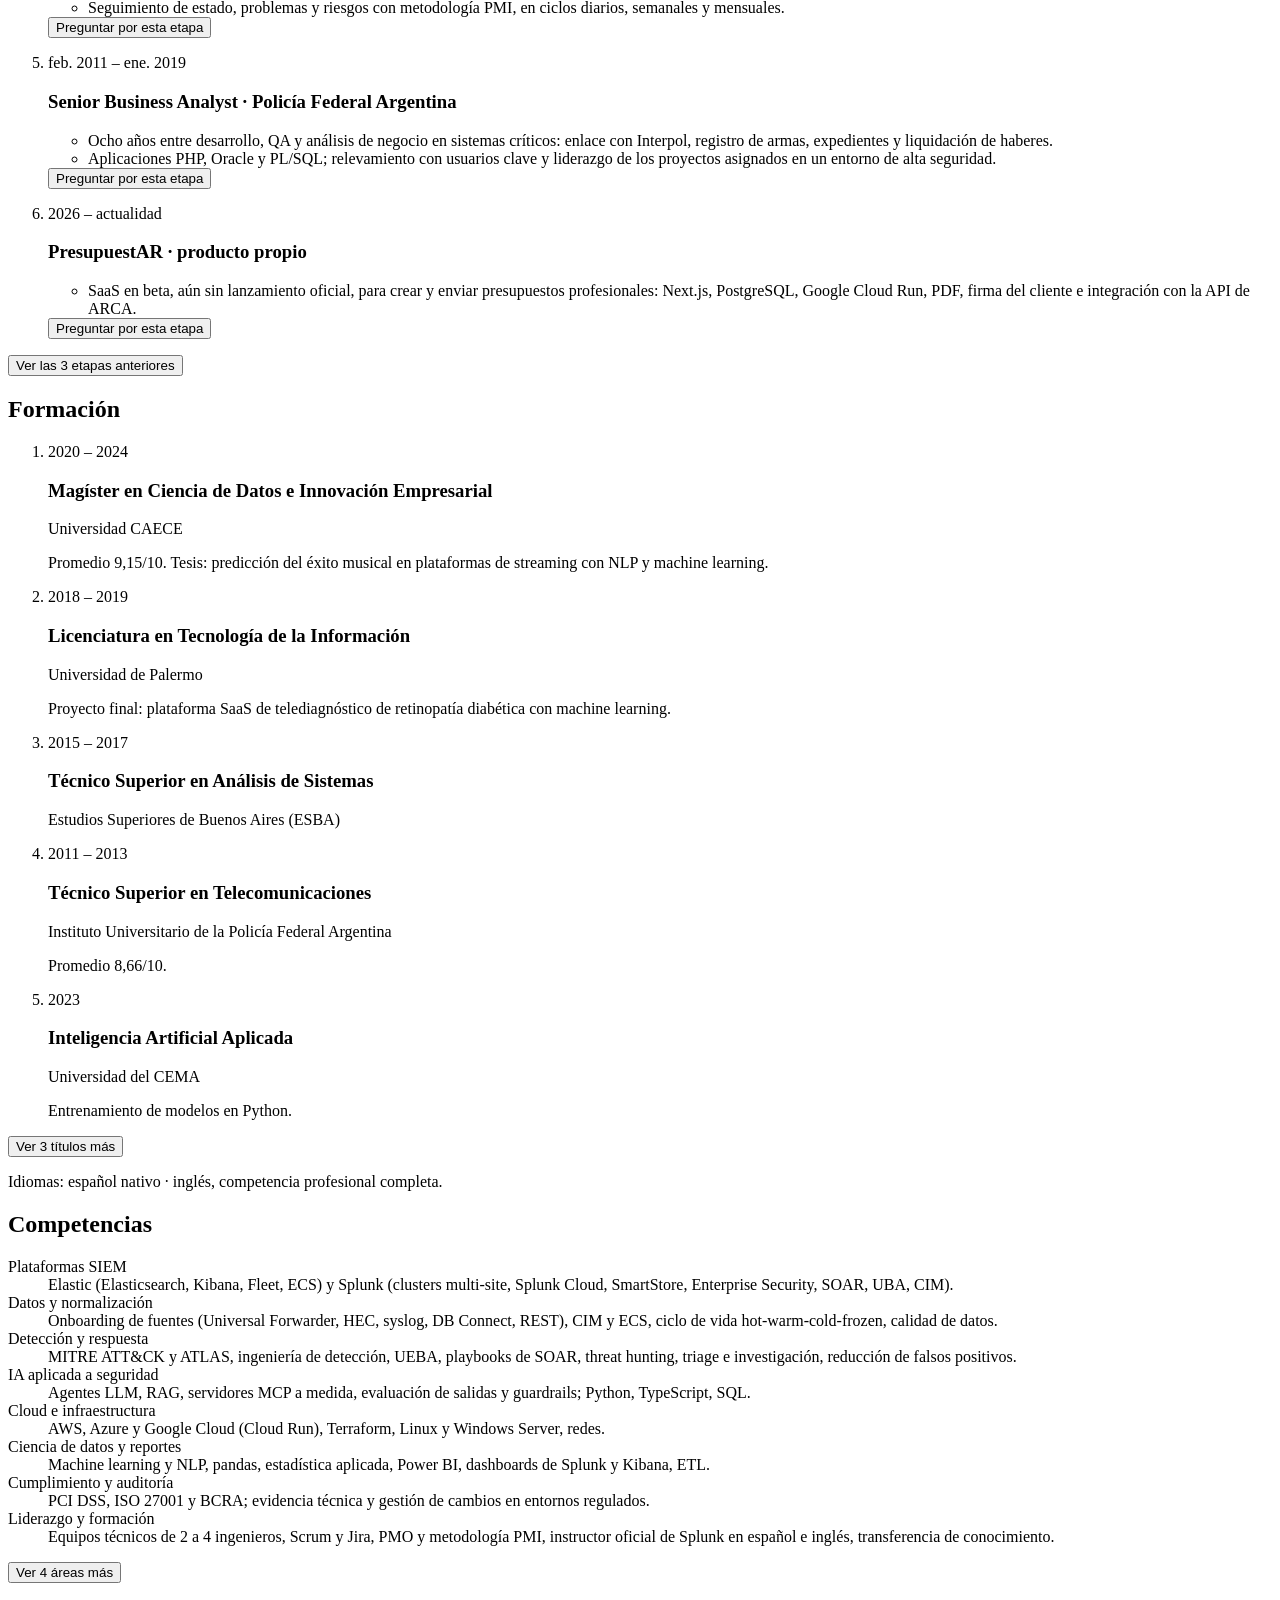
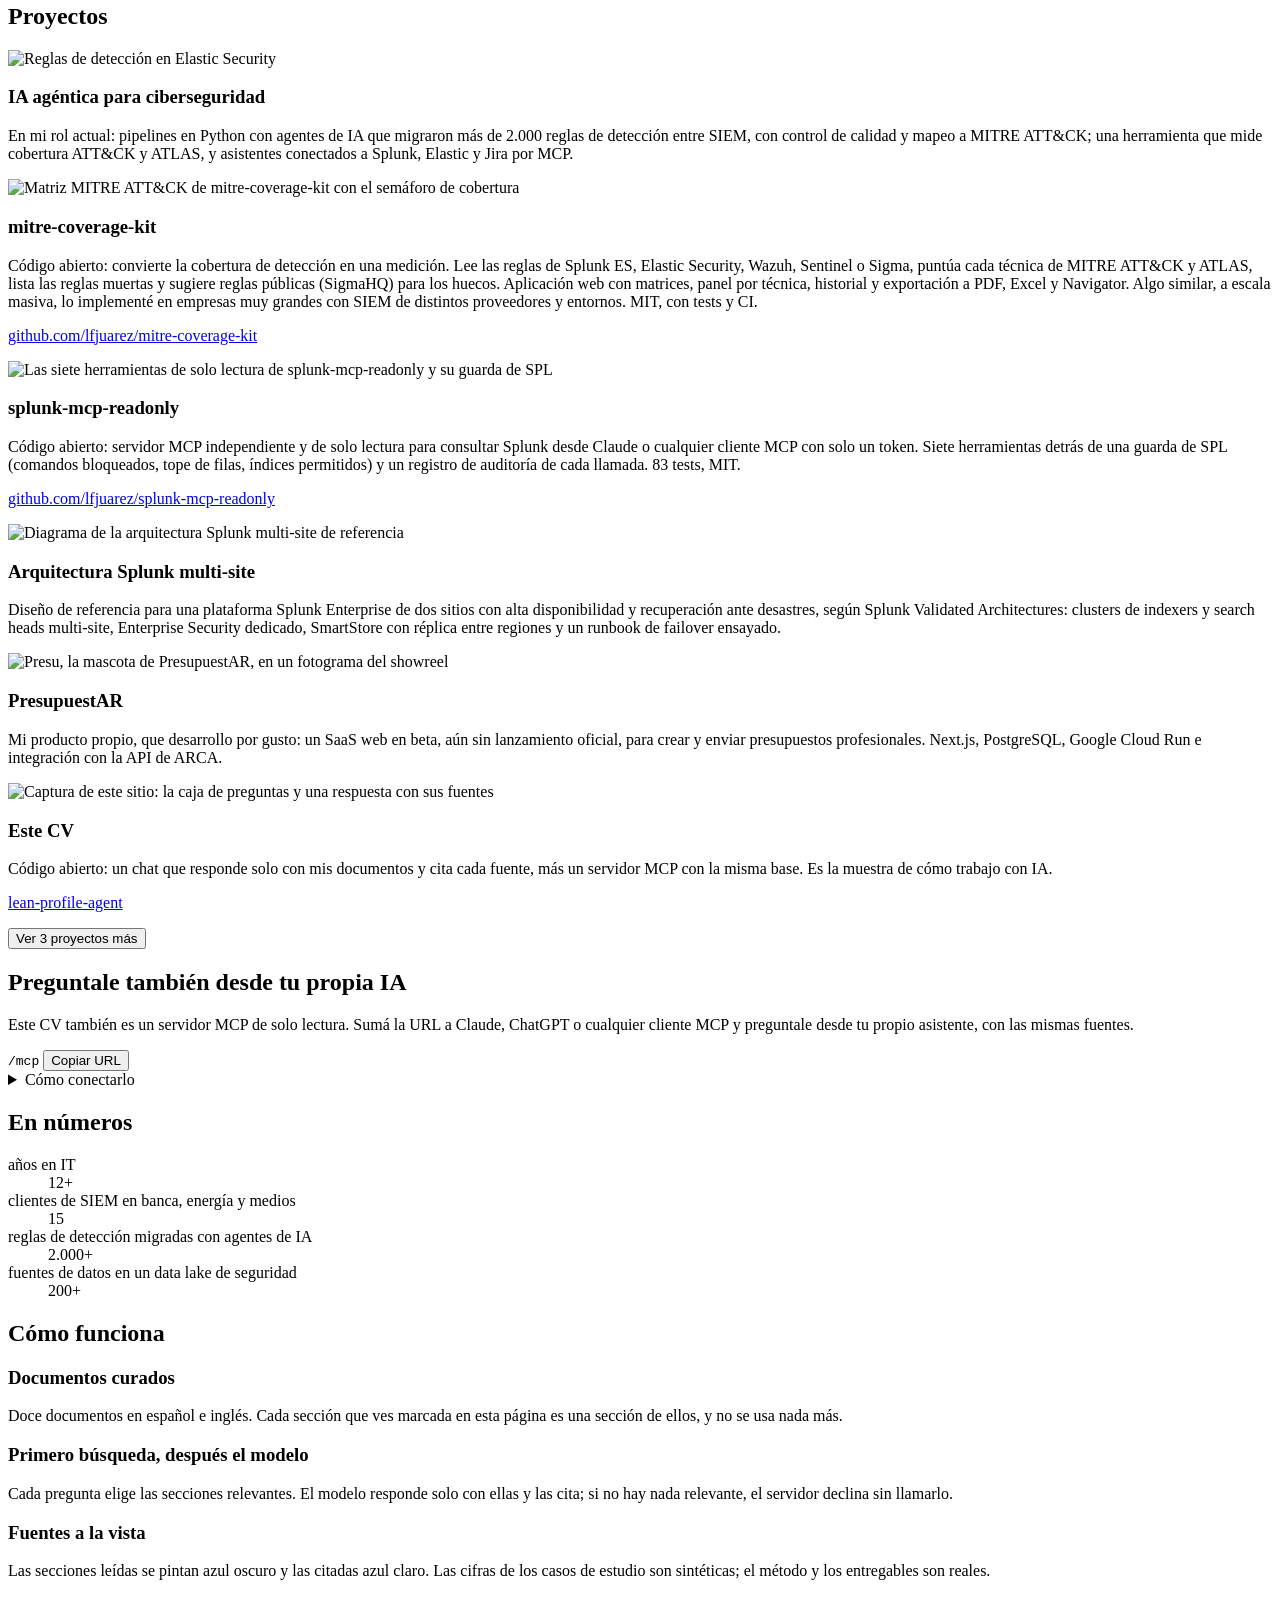
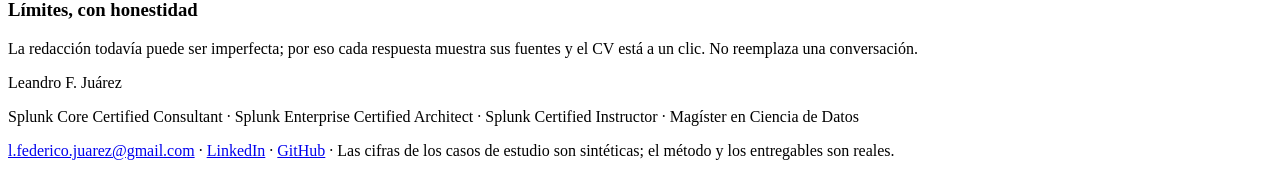
==== commit 32ddf73c: "Navigation, inline topics and "see more" folds; projects answer with authorship and objective - Stic" ====
--- a/src/profile_agent/static/index.html
+++ b/src/profile_agent/static/index.html
@@ -11,7 +11,7 @@
   <link rel="preconnect" href="https://fonts.googleapis.com" />
   <link rel="preconnect" href="https://fonts.gstatic.com" crossorigin />
   <link href="https://fonts.googleapis.com/css2?family=Lexend:wght@400;500;600&family=Source+Sans+3:ital,wght@0,400;0,600;0,700;1,400&display=swap" rel="stylesheet" />
-  <link rel="stylesheet" href="/static/styles.css?v=0.6.3" />
+  <link rel="stylesheet" href="/static/styles.css?v=0.7.3" />
   <link rel="icon" href="data:image/svg+xml,%3Csvg xmlns='http://www.w3.org/2000/svg' viewBox='0 0 32 32'%3E%3Crect width='32' height='32' rx='6' fill='%230e1829'/%3E%3Crect x='7' y='9' width='8' height='6' rx='1.5' fill='%232b4a7a'/%3E%3Crect x='17' y='9' width='8' height='6' rx='1.5' fill='%237fb0ec'/%3E%3Crect x='7' y='17' width='8' height='6' rx='1.5' fill='%237fb0ec'/%3E%3Crect x='17' y='17' width='8' height='6' rx='1.5' fill='%232b4a7a'/%3E%3C/svg%3E" />
 </head>
 <body>
@@ -20,19 +20,24 @@
 
   <header class="bar">
     <a class="bar-name" href="/">Leandro F. Juárez</a>
-    <nav class="bar-nav" aria-label="Site">
+    <button type="button" class="nav-toggle" id="nav-toggle" aria-expanded="false" aria-controls="site-nav"><span id="nav-current">Perfil</span></button>
+    <nav class="bar-nav" id="site-nav" aria-label="Secciones">
+      <a href="#profile" data-i18n="nav.profile">Perfil</a>
+      <a href="#ask" data-i18n="nav.ask">Preguntar</a>
       <a href="#experience" data-i18n="nav.exp">Experiencia</a>
+      <a href="#education" data-i18n="nav.edu">Formación</a>
+      <a href="#skills" data-i18n="nav.skills">Competencias</a>
       <a href="#projects" data-i18n="nav.projects">Proyectos</a>
       <a href="#mcp" data-i18n="nav.mcp">MCP</a>
-      <div class="lang" role="group" aria-label="Idioma">
-        <button type="button" data-lang="es" aria-pressed="true">ES</button>
-        <button type="button" data-lang="en" aria-pressed="false">EN</button>
-      </div>
     </nav>
+    <div class="lang" role="group" aria-label="Idioma">
+      <button type="button" data-lang="es" aria-pressed="true">ES</button>
+      <button type="button" data-lang="en" aria-pressed="false">EN</button>
+    </div>
   </header>
 
   <main>
-    <section class="hero" aria-labelledby="name">
+    <section class="hero" id="profile" aria-labelledby="name">
       <div class="heat" id="heat" aria-hidden="true"></div>
       <figure class="portrait in">
         <img src="/static/img/lean.jpg" width="800" height="800" alt="Retrato de Leandro F. Juárez" data-i18n-alt="hero.alt" fetchpriority="high" />
@@ -87,6 +92,10 @@
         </div>
       </form>
       <div class="chips in" id="chips" aria-label="Preguntas sugeridas"></div>
+      <div class="topics-wrap in">
+        <button type="button" class="topics-toggle" id="topics-toggle" aria-expanded="false" aria-controls="topic-row" data-i18n="topics.more">Más temas</button>
+        <div class="topic-row" id="topic-row" hidden aria-label="Temas"></div>
+      </div>
 
       <div class="answer" id="answer" aria-live="polite" tabindex="-1">
         <p class="answer-empty" id="answer-empty" data-i18n="answer.empty">Las respuestas salen solo de mi experiencia documentada, con fuentes. Cada una marca más abajo las etapas, estudios, competencias y temas que leyó y los que cita.</p>
@@ -104,7 +113,7 @@
         <h2 id="exp-title" data-i18n="exp.title">Experiencia profesional</h2>
         <p class="cv-sub" data-i18n="exp.sub">Cada etapa se puede preguntar. Después de cada respuesta se marcan las que leí y las que cité.</p>
       </div>
-      <ol class="exp">
+      <ol class="exp" data-list="exp">
         <li class="exp-item" data-keys="experience#mercado-libre">
           <p class="exp-when" data-i18n="exp.meli.when">abr. 2025 – actualidad</p>
           <div class="exp-body">
@@ -140,7 +149,7 @@
             <button type="button" class="ask-about" data-ask="exp.cyber.ask" data-i18n="exp.ask">Preguntar por esta etapa</button>
           </div>
         </li>
-        <li class="exp-item" data-keys="experience#metrogas">
+        <li class="exp-item more" data-keys="experience#metrogas">
           <p class="exp-when" data-i18n="exp.metrogas.when">ene. 2019 – jul. 2020</p>
           <div class="exp-body">
             <h3><span class="exp-role">Project Management Officer</span> <span class="exp-org">· MetroGAS</span></h3>
@@ -151,7 +160,7 @@
             <button type="button" class="ask-about" data-ask="exp.metrogas.ask" data-i18n="exp.ask">Preguntar por esta etapa</button>
           </div>
         </li>
-        <li class="exp-item" data-keys="experience#policia-federal">
+        <li class="exp-item more" data-keys="experience#policia-federal">
           <p class="exp-when" data-i18n="exp.pfa.when">feb. 2011 – ene. 2019</p>
           <div class="exp-body">
             <h3><span class="exp-role">Senior Business Analyst</span> <span class="exp-org">· Policía Federal Argentina</span></h3>
@@ -162,7 +171,7 @@
             <button type="button" class="ask-about" data-ask="exp.pfa.ask" data-i18n="exp.ask">Preguntar por esta etapa</button>
           </div>
         </li>
-        <li class="exp-item" data-keys="experience#presupuestar">
+        <li class="exp-item more" data-keys="experience#presupuestar">
           <p class="exp-when" data-i18n="exp.presu.when">2026 – actualidad</p>
           <div class="exp-body">
             <h3><span class="exp-role">PresupuestAR</span> <span class="exp-org" data-i18n="exp.presu.org">· producto propio</span></h3>
@@ -173,38 +182,41 @@
           </div>
         </li>
       </ol>
+      <button type="button" class="see-more" data-for="exp" aria-expanded="false" data-i18n="more.exp">Ver las 3 etapas anteriores</button>
     </section>
 
     <section class="cv cv-two" aria-label="Formación y competencias">
       <div class="cv-col" id="education" data-keys="profile#formacion profile#education">
         <h2 data-i18n="edu.title">Formación</h2>
-        <ol class="edu">
+        <ol class="edu" data-list="edu">
           <li><p class="edu-when">2020 – 2024</p><div><h3 data-i18n="edu.caece.t">Magíster en Ciencia de Datos e Innovación Empresarial</h3><p class="edu-org">Universidad CAECE</p><p class="edu-note" data-i18n="edu.caece.n">Promedio 9,15/10. Tesis: predicción del éxito musical en plataformas de streaming con NLP y machine learning.</p></div></li>
           <li><p class="edu-when">2018 – 2019</p><div><h3 data-i18n="edu.palermo.t">Licenciatura en Tecnología de la Información</h3><p class="edu-org">Universidad de Palermo</p><p class="edu-note" data-i18n="edu.palermo.n">Proyecto final: plataforma SaaS de telediagnóstico de retinopatía diabética con machine learning.</p></div></li>
-          <li><p class="edu-when">2015 – 2017</p><div><h3 data-i18n="edu.esba.t">Técnico Superior en Análisis de Sistemas</h3><p class="edu-org">Estudios Superiores de Buenos Aires (ESBA)</p></div></li>
-          <li><p class="edu-when">2011 – 2013</p><div><h3 data-i18n="edu.iupfa.t">Técnico Superior en Telecomunicaciones</h3><p class="edu-org">Instituto Universitario de la Policía Federal Argentina</p><p class="edu-note" data-i18n="edu.iupfa.n">Promedio 8,66/10.</p></div></li>
-          <li><p class="edu-when">2023</p><div><h3 data-i18n="edu.cema.t">Inteligencia Artificial Aplicada</h3><p class="edu-org">Universidad del CEMA</p><p class="edu-note" data-i18n="edu.cema.n">Entrenamiento de modelos en Python.</p></div></li>
+          <li class="more"><p class="edu-when">2015 – 2017</p><div><h3 data-i18n="edu.esba.t">Técnico Superior en Análisis de Sistemas</h3><p class="edu-org">Estudios Superiores de Buenos Aires (ESBA)</p></div></li>
+          <li class="more"><p class="edu-when">2011 – 2013</p><div><h3 data-i18n="edu.iupfa.t">Técnico Superior en Telecomunicaciones</h3><p class="edu-org">Instituto Universitario de la Policía Federal Argentina</p><p class="edu-note" data-i18n="edu.iupfa.n">Promedio 8,66/10.</p></div></li>
+          <li class="more"><p class="edu-when">2023</p><div><h3 data-i18n="edu.cema.t">Inteligencia Artificial Aplicada</h3><p class="edu-org">Universidad del CEMA</p><p class="edu-note" data-i18n="edu.cema.n">Entrenamiento de modelos en Python.</p></div></li>
         </ol>
+        <button type="button" class="see-more" data-for="edu" aria-expanded="false" data-i18n="more.edu">Ver 3 títulos más</button>
         <p class="edu-langs" data-i18n="edu.langs">Idiomas: español nativo · inglés, competencia profesional completa.</p>
       </div>
       <div class="cv-col" id="skills">
         <h2 data-i18n="sk.title">Competencias</h2>
-        <dl class="skills">
+        <dl class="skills" data-list="skills">
           <div data-keys="skills#splunk skills#elastic"><dt data-i18n="sk.1.t">Plataformas SIEM</dt><dd data-i18n="sk.1.d">Elastic (Elasticsearch, Kibana, Fleet, ECS) y Splunk (clusters multi-site, Splunk Cloud, SmartStore, Enterprise Security, SOAR, UBA, CIM).</dd></div>
-          <div data-keys="skills#onboarding"><dt data-i18n="sk.2.t">Datos y normalización</dt><dd data-i18n="sk.2.d">Onboarding de fuentes (Universal Forwarder, HEC, syslog, DB Connect, REST), CIM y ECS, ciclo de vida hot-warm-cold-frozen, calidad de datos.</dd></div>
+          <div class="more" data-keys="skills#onboarding"><dt data-i18n="sk.2.t">Datos y normalización</dt><dd data-i18n="sk.2.d">Onboarding de fuentes (Universal Forwarder, HEC, syslog, DB Connect, REST), CIM y ECS, ciclo de vida hot-warm-cold-frozen, calidad de datos.</dd></div>
           <div data-keys="skills#deteccion skills#detection"><dt data-i18n="sk.3.t">Detección y respuesta</dt><dd data-i18n="sk.3.d">MITRE ATT&amp;CK y ATLAS, ingeniería de detección, UEBA, playbooks de SOAR, threat hunting, triage e investigación, reducción de falsos positivos.</dd></div>
           <div data-keys="skills#automatizacion skills#automation"><dt data-i18n="sk.4.t">IA aplicada a seguridad</dt><dd data-i18n="sk.4.d">Agentes LLM, RAG, servidores MCP a medida, evaluación de salidas y guardrails; Python, TypeScript, SQL.</dd></div>
-          <div data-keys="skills#infraestructura skills#infrastructure"><dt data-i18n="sk.5.t">Cloud e infraestructura</dt><dd data-i18n="sk.5.d">AWS, Azure y Google Cloud (Cloud Run), Terraform, Linux y Windows Server, redes.</dd></div>
-          <div data-keys="skills#datos-y-reportes skills#data-and-reporting"><dt data-i18n="sk.6.t">Ciencia de datos y reportes</dt><dd data-i18n="sk.6.d">Machine learning y NLP, pandas, estadística aplicada, Power BI, dashboards de Splunk y Kibana, ETL.</dd></div>
-          <div data-keys="skills#cumplimiento skills#compliance"><dt data-i18n="sk.7.t">Cumplimiento y auditoría</dt><dd data-i18n="sk.7.d">PCI DSS, ISO 27001 y BCRA; evidencia técnica y gestión de cambios en entornos regulados.</dd></div>
+          <div class="more" data-keys="skills#infraestructura skills#infrastructure"><dt data-i18n="sk.5.t">Cloud e infraestructura</dt><dd data-i18n="sk.5.d">AWS, Azure y Google Cloud (Cloud Run), Terraform, Linux y Windows Server, redes.</dd></div>
+          <div class="more" data-keys="skills#datos-y-reportes skills#data-and-reporting"><dt data-i18n="sk.6.t">Ciencia de datos y reportes</dt><dd data-i18n="sk.6.d">Machine learning y NLP, pandas, estadística aplicada, Power BI, dashboards de Splunk y Kibana, ETL.</dd></div>
+          <div class="more" data-keys="skills#cumplimiento skills#compliance"><dt data-i18n="sk.7.t">Cumplimiento y auditoría</dt><dd data-i18n="sk.7.d">PCI DSS, ISO 27001 y BCRA; evidencia técnica y gestión de cambios en entornos regulados.</dd></div>
           <div data-keys="ways-of-working#liderazgo ways-of-working#leadership ways-of-working#mentoria ways-of-working#mentoring experience#instructor"><dt data-i18n="sk.8.t">Liderazgo y formación</dt><dd data-i18n="sk.8.d">Equipos técnicos de 2 a 4 ingenieros, Scrum y Jira, PMO y metodología PMI, instructor oficial de Splunk en español e inglés, transferencia de conocimiento.</dd></div>
         </dl>
+        <button type="button" class="see-more" data-for="skills" aria-expanded="false" data-i18n="more.skills">Ver 4 áreas más</button>
       </div>
     </section>
 
     <section class="projects" id="projects" aria-labelledby="projects-title">
       <h2 id="projects-title" data-i18n="proj.title">Proyectos</h2>
-      <div class="proj-grid">
+      <div class="proj-grid" data-list="proj">
         <article class="proj">
           <div class="proj-img"><img src="/static/img/proj-ai.jpg" width="1200" height="675" loading="lazy" alt="Reglas de detección en Elastic Security" data-i18n-alt="proj.aiAlt" /></div>
           <h3 data-i18n="proj.aiT">IA agéntica para ciberseguridad</h3>
@@ -222,37 +234,24 @@
           <p data-i18n="proj.mcp">Código abierto: servidor MCP independiente y de solo lectura para consultar Splunk desde Claude o cualquier cliente MCP con solo un token. Siete herramientas detrás de una guarda de SPL (comandos bloqueados, tope de filas, índices permitidos) y un registro de auditoría de cada llamada. 83 tests, MIT.</p>
           <p class="proj-links"><a href="https://github.com/lfjuarez/splunk-mcp-readonly" target="_blank" rel="noopener">github.com/lfjuarez/splunk-mcp-readonly</a></p>
         </article>
-        <article class="proj">
+        <article class="proj more">
           <div class="proj-img"><img src="/static/img/proj-arch.jpg" width="1200" height="675" loading="lazy" alt="Diagrama de la arquitectura Splunk multi-site de referencia" data-i18n-alt="proj.archAlt" /></div>
           <h3 data-i18n="proj.archT">Arquitectura Splunk multi-site</h3>
           <p data-i18n="proj.arch">Diseño de referencia para una plataforma Splunk Enterprise de dos sitios con alta disponibilidad y recuperación ante desastres, según Splunk Validated Architectures: clusters de indexers y search heads multi-site, Enterprise Security dedicado, SmartStore con réplica entre regiones y un runbook de failover ensayado.</p>
         </article>
-        <article class="proj">
+        <article class="proj more">
           <div class="proj-img"><img src="/static/img/proj-presupuestar.jpg" width="1200" height="675" loading="lazy" alt="Presu, la mascota de PresupuestAR, en un fotograma del showreel" data-i18n-alt="proj.presuAlt" /></div>
           <h3>PresupuestAR</h3>
           <p data-i18n="proj.presu">Mi producto propio, que desarrollo por gusto: un SaaS web en beta, aún sin lanzamiento oficial, para crear y enviar presupuestos profesionales. Next.js, PostgreSQL, Google Cloud Run e integración con la API de ARCA.</p>
         </article>
-        <article class="proj">
-          <div class="proj-img"><img src="/static/img/proj-site.jpg" width="1200" height="675" loading="lazy" alt="Temas de consulta de este sitio con secciones leídas y citadas" data-i18n-alt="proj.siteAlt" /></div>
+        <article class="proj more">
+          <div class="proj-img"><img src="/static/img/proj-site.jpg" width="1200" height="675" loading="lazy" alt="Captura de este sitio: la caja de preguntas y una respuesta con sus fuentes" data-i18n-alt="proj.siteAlt" /></div>
           <h3 data-i18n="proj.siteT">Este CV</h3>
           <p data-i18n="proj.site">Código abierto: un chat que responde solo con mis documentos y cita cada fuente, más un servidor MCP con la misma base. Es la muestra de cómo trabajo con IA.</p>
           <p class="proj-links"><a href="https://github.com/lfjuarez/lean-profile-agent" target="_blank" rel="noopener">lean-profile-agent</a></p>
         </article>
       </div>
-    </section>
-
-    <section class="topics-zone" id="topics" aria-labelledby="topics-title">
-      <div class="map-head">
-        <h2 id="topics-title" data-i18n="topics.title">Sobre qué podés preguntar</h2>
-        <p class="map-key">
-          <span class="key"><i class="sw sw-read" aria-hidden="true"></i><span data-i18n="map.read">leída para la respuesta</span></span>
-          <span class="key"><i class="sw sw-cited" aria-hidden="true"></i><span data-i18n="map.cited">citada</span></span>
-          <span class="map-count" id="map-count"></span>
-        </p>
-      </div>
-      <p class="topics-sub" data-i18n="topics.sub">Todo lo que está en mis documentos, por tema. Tocá un tema para ver sus secciones y una sección para preguntar por ella.</p>
-      <div class="topics" id="topic-tabs" role="tablist" aria-label="Temas"></div>
-      <div class="topic-panels" id="map-rows"></div>
+      <button type="button" class="see-more" data-for="proj" aria-expanded="false" data-i18n="more.proj">Ver 3 proyectos más</button>
     </section>
 
     <section class="mcp-band" id="mcp" aria-labelledby="mcp-title">
@@ -306,12 +305,17 @@
     </section>
   </main>
 
+  <button type="button" class="ask-fab" id="ask-fab" hidden>
+    <svg width="16" height="16" viewBox="0 0 16 16" aria-hidden="true"><path d="M2.5 3.5h11v7h-6l-3 2.5v-2.5h-2z" stroke="currentColor" stroke-width="1.6" fill="none" stroke-linejoin="round"/></svg>
+    <span data-i18n="fab.ask">Preguntar</span>
+  </button>
+
   <footer class="foot">
     <p class="foot-name">Leandro F. Juárez</p>
     <p class="foot-line">Splunk Core Certified Consultant · Splunk Enterprise Certified Architect · Splunk Certified Instructor · <span data-i18n="creds.master">Magíster en Ciencia de Datos</span></p>
     <p class="foot-line"><a href="mailto:l.federico.juarez@gmail.com">l.federico.juarez@gmail.com</a> · <a href="https://www.linkedin.com/in/leandrofjuarez" rel="me noopener" target="_blank">LinkedIn</a> · <a href="https://github.com/lfjuarez" rel="me noopener" target="_blank">GitHub</a> · <span data-i18n="foot.synthetic">Las cifras de los casos de estudio son sintéticas; el método y los entregables son reales.</span></p>
   </footer>
 
-  <script src="/static/app.js?v=0.6.3" defer></script>
+  <script src="/static/app.js?v=0.7.3" defer></script>
 </body>
 </html>
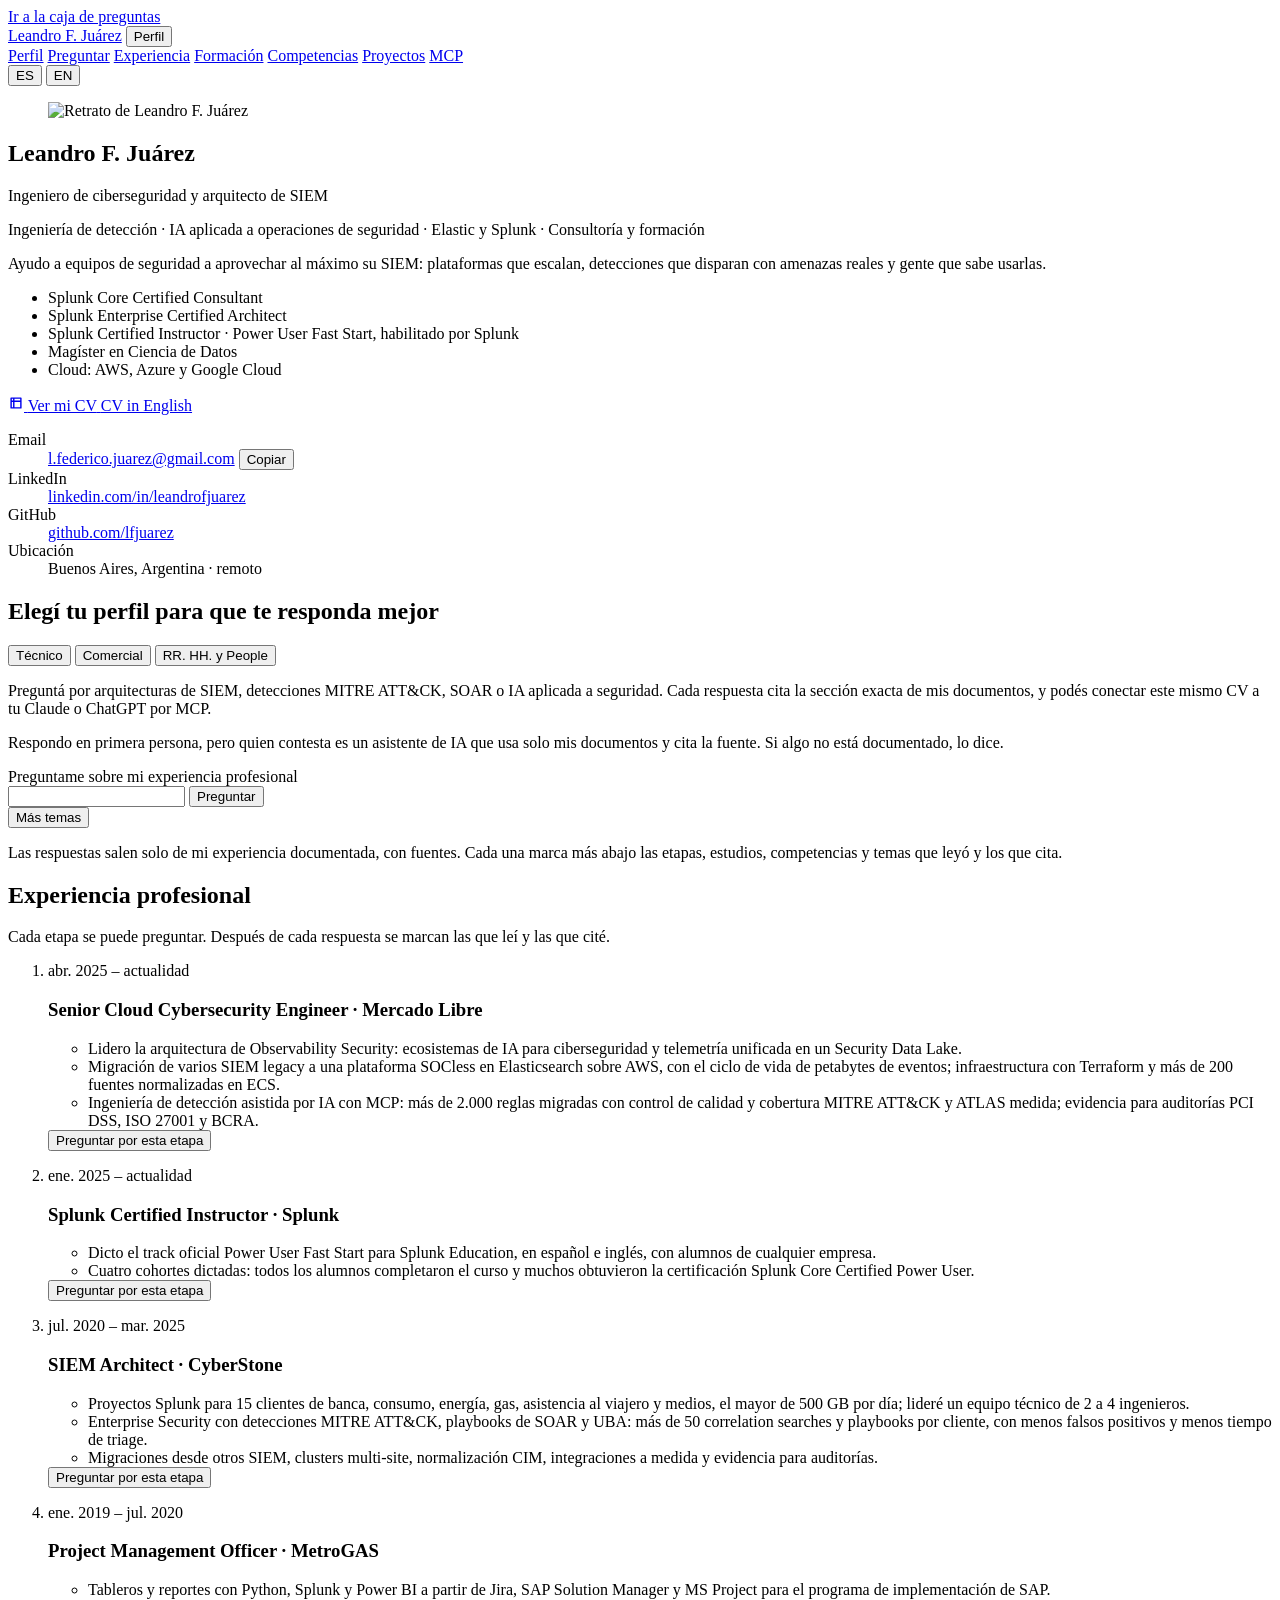
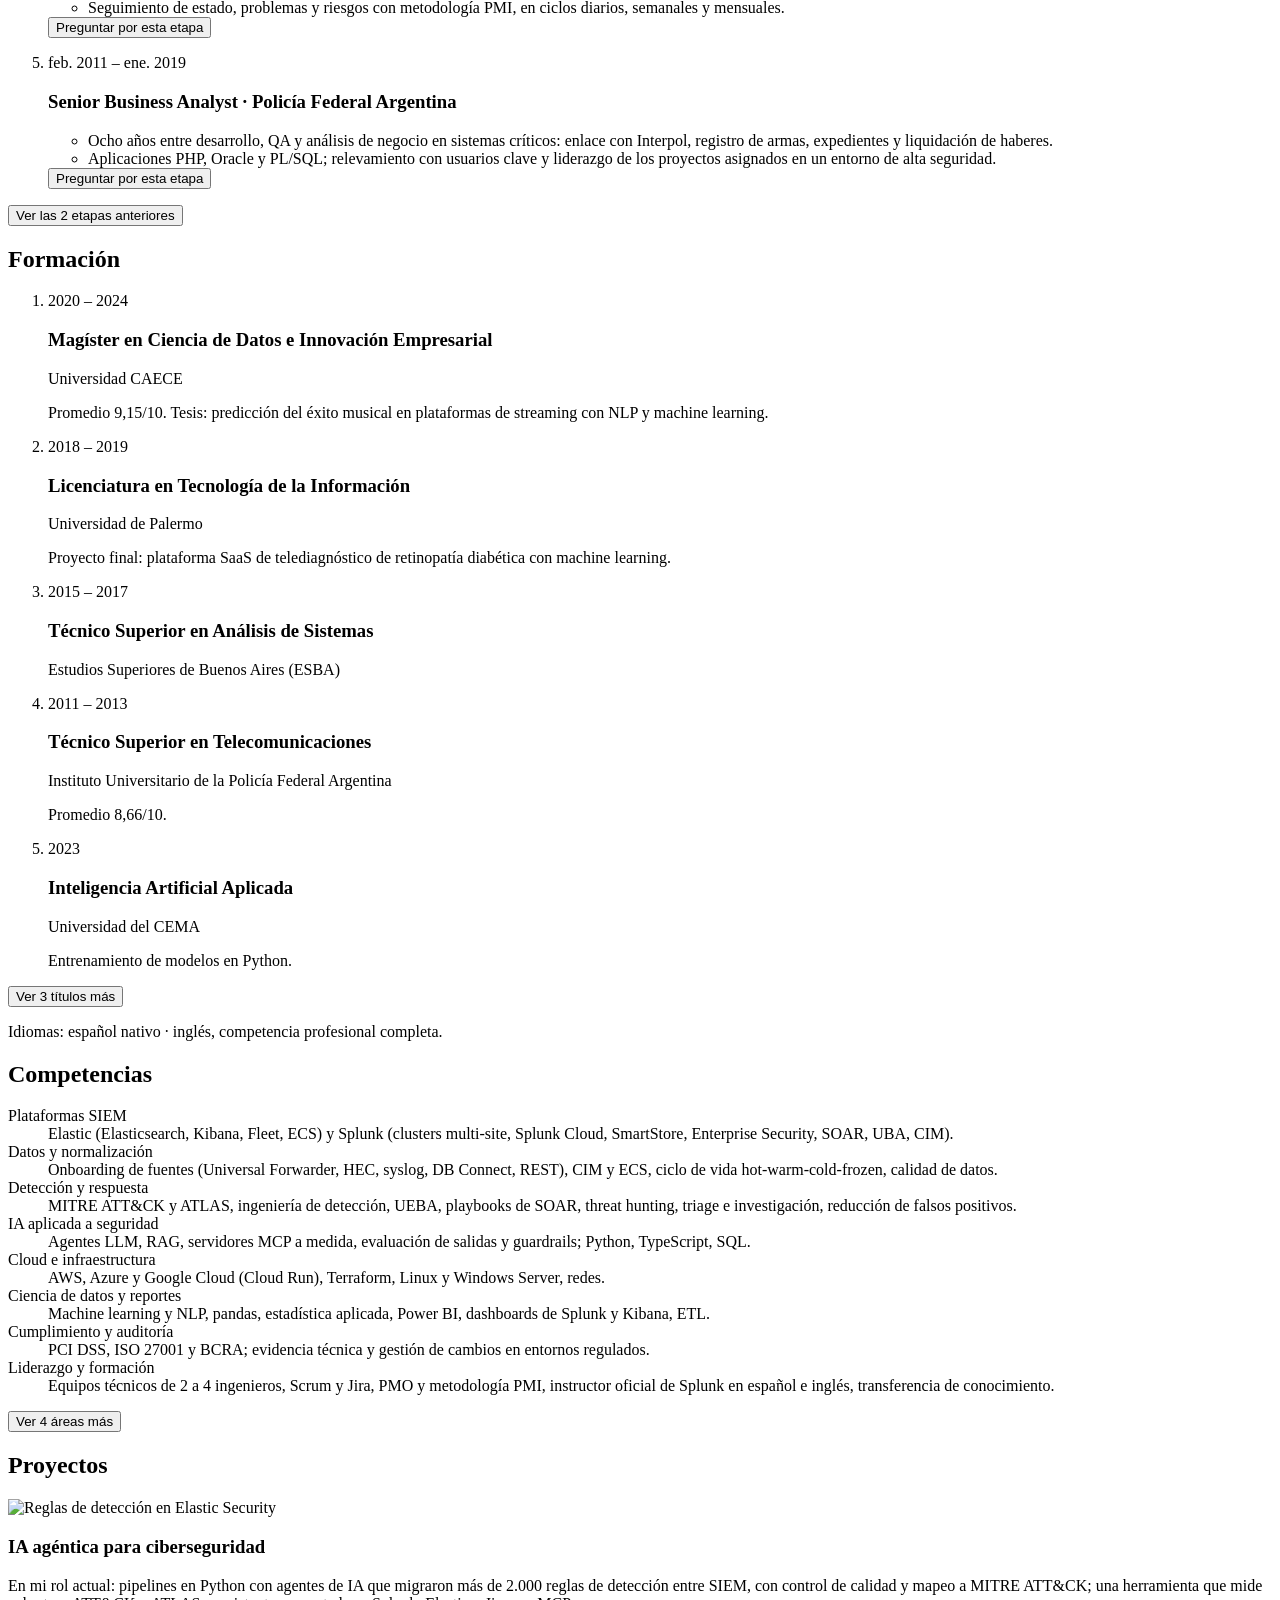
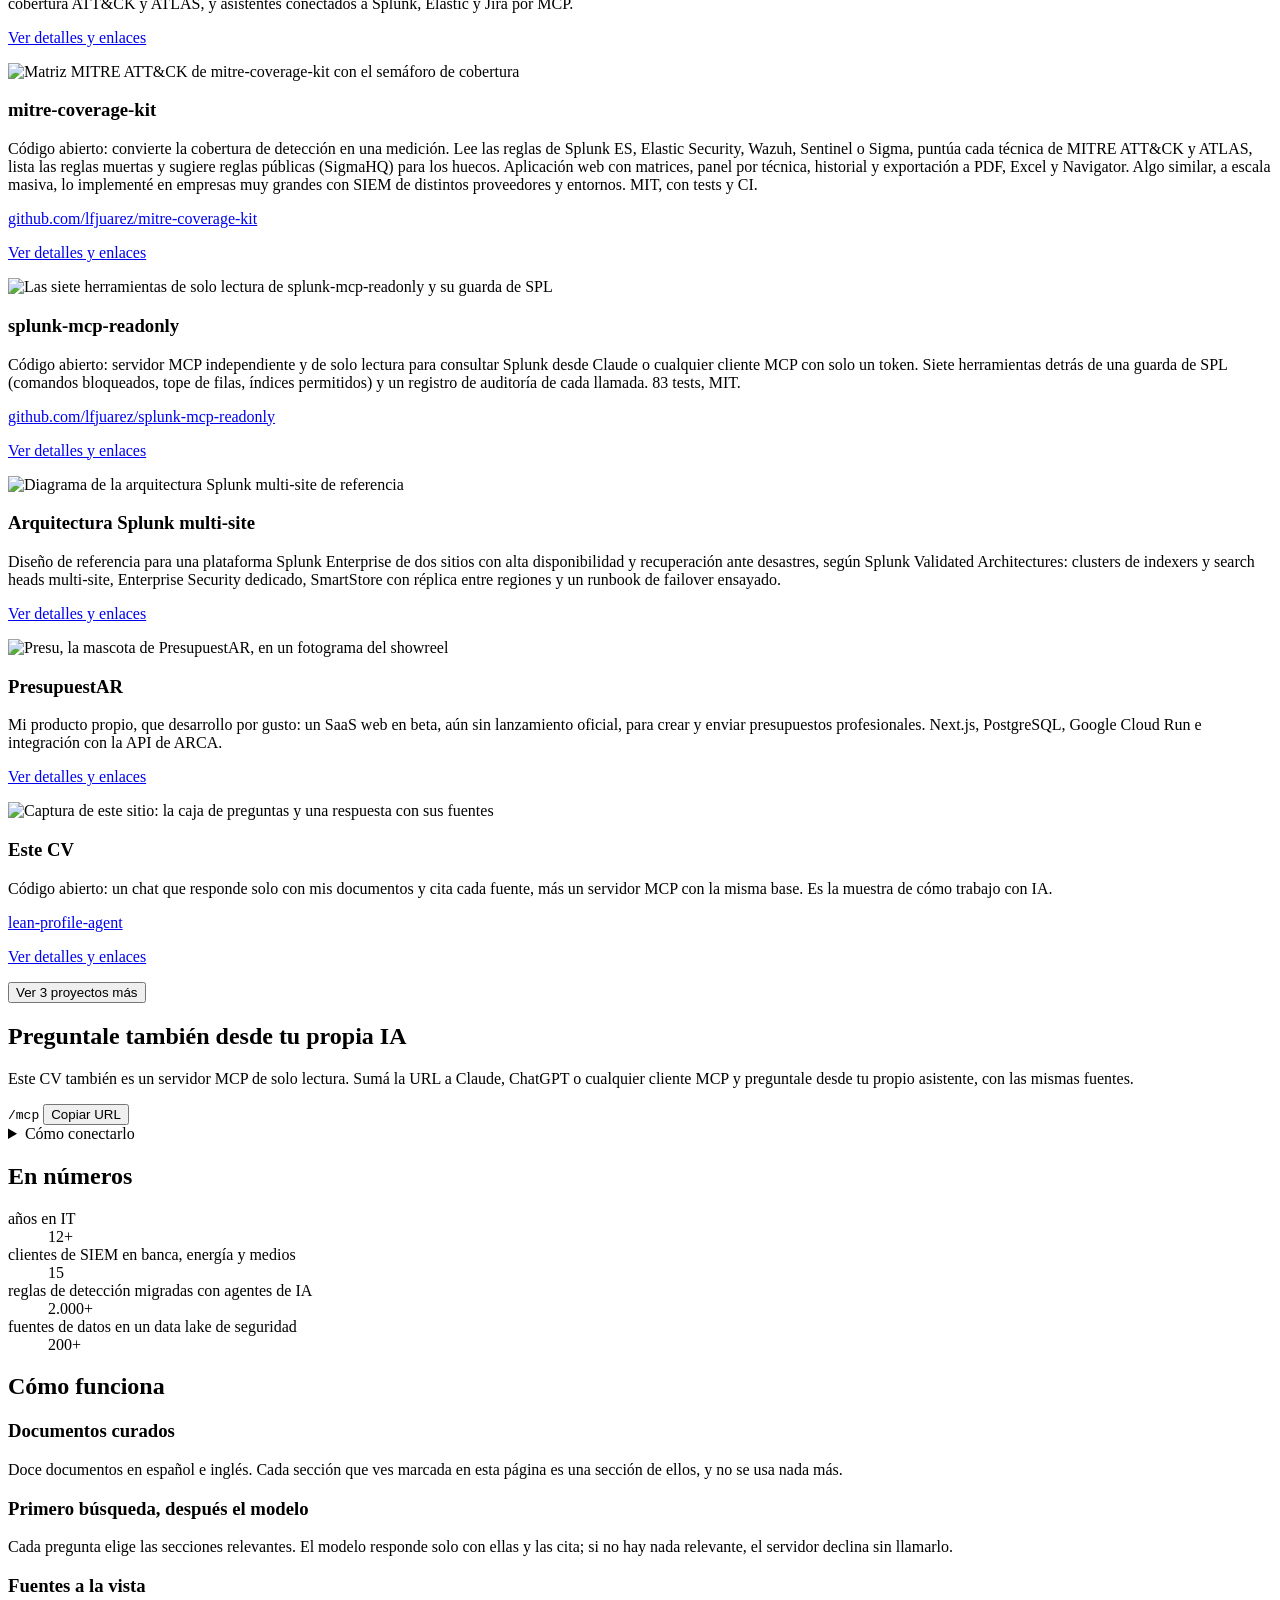
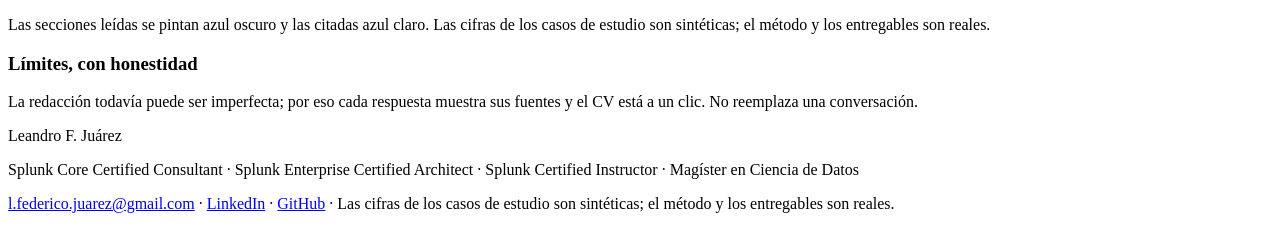
==== commit 42e8b636: "CV page with share and PDF, projects page with one project per view, links on every project - /cv re" ====
--- a/src/profile_agent/static/index.html
+++ b/src/profile_agent/static/index.html
@@ -11,7 +11,7 @@
   <link rel="preconnect" href="https://fonts.googleapis.com" />
   <link rel="preconnect" href="https://fonts.gstatic.com" crossorigin />
   <link href="https://fonts.googleapis.com/css2?family=Lexend:wght@400;500;600&family=Source+Sans+3:ital,wght@0,400;0,600;0,700;1,400&display=swap" rel="stylesheet" />
-  <link rel="stylesheet" href="/static/styles.css?v=0.7.3" />
+  <link rel="stylesheet" href="/static/styles.css?v=0.8.0" />
   <link rel="icon" href="data:image/svg+xml,%3Csvg xmlns='http://www.w3.org/2000/svg' viewBox='0 0 32 32'%3E%3Crect width='32' height='32' rx='6' fill='%230e1829'/%3E%3Crect x='7' y='9' width='8' height='6' rx='1.5' fill='%232b4a7a'/%3E%3Crect x='17' y='9' width='8' height='6' rx='1.5' fill='%237fb0ec'/%3E%3Crect x='7' y='17' width='8' height='6' rx='1.5' fill='%237fb0ec'/%3E%3Crect x='17' y='17' width='8' height='6' rx='1.5' fill='%232b4a7a'/%3E%3C/svg%3E" />
 </head>
 <body>
@@ -58,11 +58,11 @@
       </div>
 
       <aside class="reach in" aria-label="Contacto">
-        <a class="btn btn-solid" id="cv-link" href="/cv/Leandro_Juarez_CV_ES.pdf" download>
-          <svg width="16" height="16" viewBox="0 0 18 18" aria-hidden="true"><path d="M9 2.5v9m0 0L5.5 8M9 11.5 12.5 8M3 15h12" stroke="currentColor" stroke-width="1.7" fill="none" stroke-linecap="round" stroke-linejoin="round"/></svg>
-          <span data-i18n="hero.cv">Descargar CV</span>
+        <a class="btn btn-solid" id="cv-link" href="/cv?lang=es" target="_blank" rel="noopener">
+          <svg width="16" height="16" viewBox="0 0 18 18" aria-hidden="true"><path d="M3.5 3.5h11v11h-11zM3.5 7h11M6.5 3.5v11" stroke="currentColor" stroke-width="1.6" fill="none" stroke-linejoin="round"/></svg>
+          <span data-i18n="hero.cv">Ver mi CV</span>
         </a>
-        <a class="cv-alt" id="cv-alt" href="/cv/Leandro_Juarez_CV_EN.pdf" download data-i18n="hero.cvAlt">CV in English</a>
+        <a class="cv-alt" id="cv-alt" href="/cv?lang=en" target="_blank" rel="noopener" data-i18n="hero.cvAlt">CV in English</a>
         <dl class="contact">
           <div><dt data-i18n="contact.email">Email</dt><dd><a href="mailto:l.federico.juarez@gmail.com" id="email">l.federico.juarez@gmail.com</a> <button type="button" class="mini" data-copy="#email" data-i18n="contact.copy">Copiar</button></dd></div>
           <div><dt>LinkedIn</dt><dd><a href="https://www.linkedin.com/in/leandrofjuarez" rel="me noopener" target="_blank">linkedin.com/in/leandrofjuarez</a></dd></div>
@@ -171,18 +171,8 @@
             <button type="button" class="ask-about" data-ask="exp.pfa.ask" data-i18n="exp.ask">Preguntar por esta etapa</button>
           </div>
         </li>
-        <li class="exp-item more" data-keys="experience#presupuestar">
-          <p class="exp-when" data-i18n="exp.presu.when">2026 – actualidad</p>
-          <div class="exp-body">
-            <h3><span class="exp-role">PresupuestAR</span> <span class="exp-org" data-i18n="exp.presu.org">· producto propio</span></h3>
-            <ul>
-              <li data-i18n="exp.presu.b1">SaaS en beta, aún sin lanzamiento oficial, para crear y enviar presupuestos profesionales: Next.js, PostgreSQL, Google Cloud Run, PDF, firma del cliente e integración con la API de ARCA.</li>
-            </ul>
-            <button type="button" class="ask-about" data-ask="exp.presu.ask" data-i18n="exp.ask">Preguntar por esta etapa</button>
-          </div>
-        </li>
       </ol>
-      <button type="button" class="see-more" data-for="exp" aria-expanded="false" data-i18n="more.exp">Ver las 3 etapas anteriores</button>
+      <button type="button" class="see-more" data-for="exp" aria-expanded="false" data-i18n="more.exp">Ver las 2 etapas anteriores</button>
     </section>
 
     <section class="cv cv-two" aria-label="Formación y competencias">
@@ -221,34 +211,40 @@
           <div class="proj-img"><img src="/static/img/proj-ai.jpg" width="1200" height="675" loading="lazy" alt="Reglas de detección en Elastic Security" data-i18n-alt="proj.aiAlt" /></div>
           <h3 data-i18n="proj.aiT">IA agéntica para ciberseguridad</h3>
           <p data-i18n="proj.ai">En mi rol actual: pipelines en Python con agentes de IA que migraron más de 2.000 reglas de detección entre SIEM, con control de calidad y mapeo a MITRE ATT&amp;CK; una herramienta que mide cobertura ATT&amp;CK y ATLAS, y asistentes conectados a Splunk, Elastic y Jira por MCP.</p>
+                  <p class="proj-links proj-more"><a class="proj-detail" data-anchor="ia-agentica" href="/projects?lang=es#ia-agentica" data-i18n="proj.detail">Ver detalles y enlaces</a></p>
         </article>
         <article class="proj">
           <div class="proj-img"><img src="/static/img/proj-coverage.jpg" width="1200" height="675" loading="lazy" alt="Matriz MITRE ATT&amp;CK de mitre-coverage-kit con el semáforo de cobertura" data-i18n-alt="proj.covAlt" /></div>
           <h3>mitre-coverage-kit</h3>
           <p data-i18n="proj.cov">Código abierto: convierte la cobertura de detección en una medición. Lee las reglas de Splunk ES, Elastic Security, Wazuh, Sentinel o Sigma, puntúa cada técnica de MITRE ATT&amp;CK y ATLAS, lista las reglas muertas y sugiere reglas públicas (SigmaHQ) para los huecos. Aplicación web con matrices, panel por técnica, historial y exportación a PDF, Excel y Navigator. Algo similar, a escala masiva, lo implementé en empresas muy grandes con SIEM de distintos proveedores y entornos. MIT, con tests y CI.</p>
           <p class="proj-links"><a href="https://github.com/lfjuarez/mitre-coverage-kit" target="_blank" rel="noopener">github.com/lfjuarez/mitre-coverage-kit</a></p>
+                  <p class="proj-links proj-more"><a class="proj-detail" data-anchor="mitre-coverage-kit" href="/projects?lang=es#mitre-coverage-kit" data-i18n="proj.detail">Ver detalles y enlaces</a></p>
         </article>
         <article class="proj">
           <div class="proj-img"><img src="/static/img/proj-mcp.jpg" width="1200" height="675" loading="lazy" alt="Las siete herramientas de solo lectura de splunk-mcp-readonly y su guarda de SPL" data-i18n-alt="proj.mcpAlt" /></div>
           <h3>splunk-mcp-readonly</h3>
           <p data-i18n="proj.mcp">Código abierto: servidor MCP independiente y de solo lectura para consultar Splunk desde Claude o cualquier cliente MCP con solo un token. Siete herramientas detrás de una guarda de SPL (comandos bloqueados, tope de filas, índices permitidos) y un registro de auditoría de cada llamada. 83 tests, MIT.</p>
           <p class="proj-links"><a href="https://github.com/lfjuarez/splunk-mcp-readonly" target="_blank" rel="noopener">github.com/lfjuarez/splunk-mcp-readonly</a></p>
+                  <p class="proj-links proj-more"><a class="proj-detail" data-anchor="splunk-mcp-readonly" href="/projects?lang=es#splunk-mcp-readonly" data-i18n="proj.detail">Ver detalles y enlaces</a></p>
         </article>
         <article class="proj more">
           <div class="proj-img"><img src="/static/img/proj-arch.jpg" width="1200" height="675" loading="lazy" alt="Diagrama de la arquitectura Splunk multi-site de referencia" data-i18n-alt="proj.archAlt" /></div>
           <h3 data-i18n="proj.archT">Arquitectura Splunk multi-site</h3>
           <p data-i18n="proj.arch">Diseño de referencia para una plataforma Splunk Enterprise de dos sitios con alta disponibilidad y recuperación ante desastres, según Splunk Validated Architectures: clusters de indexers y search heads multi-site, Enterprise Security dedicado, SmartStore con réplica entre regiones y un runbook de failover ensayado.</p>
-        </article>
-        <article class="proj more">
+                  <p class="proj-links proj-more"><a class="proj-detail" data-anchor="arquitectura" href="/projects?lang=es#arquitectura" data-i18n="proj.detail">Ver detalles y enlaces</a></p>
+        </article>
+        <article class="proj more" data-keys="experience#presupuestar projects#presupuestar">
           <div class="proj-img"><img src="/static/img/proj-presupuestar.jpg" width="1200" height="675" loading="lazy" alt="Presu, la mascota de PresupuestAR, en un fotograma del showreel" data-i18n-alt="proj.presuAlt" /></div>
           <h3>PresupuestAR</h3>
           <p data-i18n="proj.presu">Mi producto propio, que desarrollo por gusto: un SaaS web en beta, aún sin lanzamiento oficial, para crear y enviar presupuestos profesionales. Next.js, PostgreSQL, Google Cloud Run e integración con la API de ARCA.</p>
+                  <p class="proj-links proj-more"><a class="proj-detail" data-anchor="presupuestar" href="/projects?lang=es#presupuestar" data-i18n="proj.detail">Ver detalles y enlaces</a></p>
         </article>
         <article class="proj more">
           <div class="proj-img"><img src="/static/img/proj-site.jpg" width="1200" height="675" loading="lazy" alt="Captura de este sitio: la caja de preguntas y una respuesta con sus fuentes" data-i18n-alt="proj.siteAlt" /></div>
           <h3 data-i18n="proj.siteT">Este CV</h3>
           <p data-i18n="proj.site">Código abierto: un chat que responde solo con mis documentos y cita cada fuente, más un servidor MCP con la misma base. Es la muestra de cómo trabajo con IA.</p>
           <p class="proj-links"><a href="https://github.com/lfjuarez/lean-profile-agent" target="_blank" rel="noopener">lean-profile-agent</a></p>
+                  <p class="proj-links proj-more"><a class="proj-detail" data-anchor="este-sitio" href="/projects?lang=es#este-sitio" data-i18n="proj.detail">Ver detalles y enlaces</a></p>
         </article>
       </div>
       <button type="button" class="see-more" data-for="proj" aria-expanded="false" data-i18n="more.proj">Ver 3 proyectos más</button>
@@ -316,6 +312,6 @@
     <p class="foot-line"><a href="mailto:l.federico.juarez@gmail.com">l.federico.juarez@gmail.com</a> · <a href="https://www.linkedin.com/in/leandrofjuarez" rel="me noopener" target="_blank">LinkedIn</a> · <a href="https://github.com/lfjuarez" rel="me noopener" target="_blank">GitHub</a> · <span data-i18n="foot.synthetic">Las cifras de los casos de estudio son sintéticas; el método y los entregables son reales.</span></p>
   </footer>
 
-  <script src="/static/app.js?v=0.7.3" defer></script>
+  <script src="/static/app.js?v=0.8.0" defer></script>
 </body>
 </html>
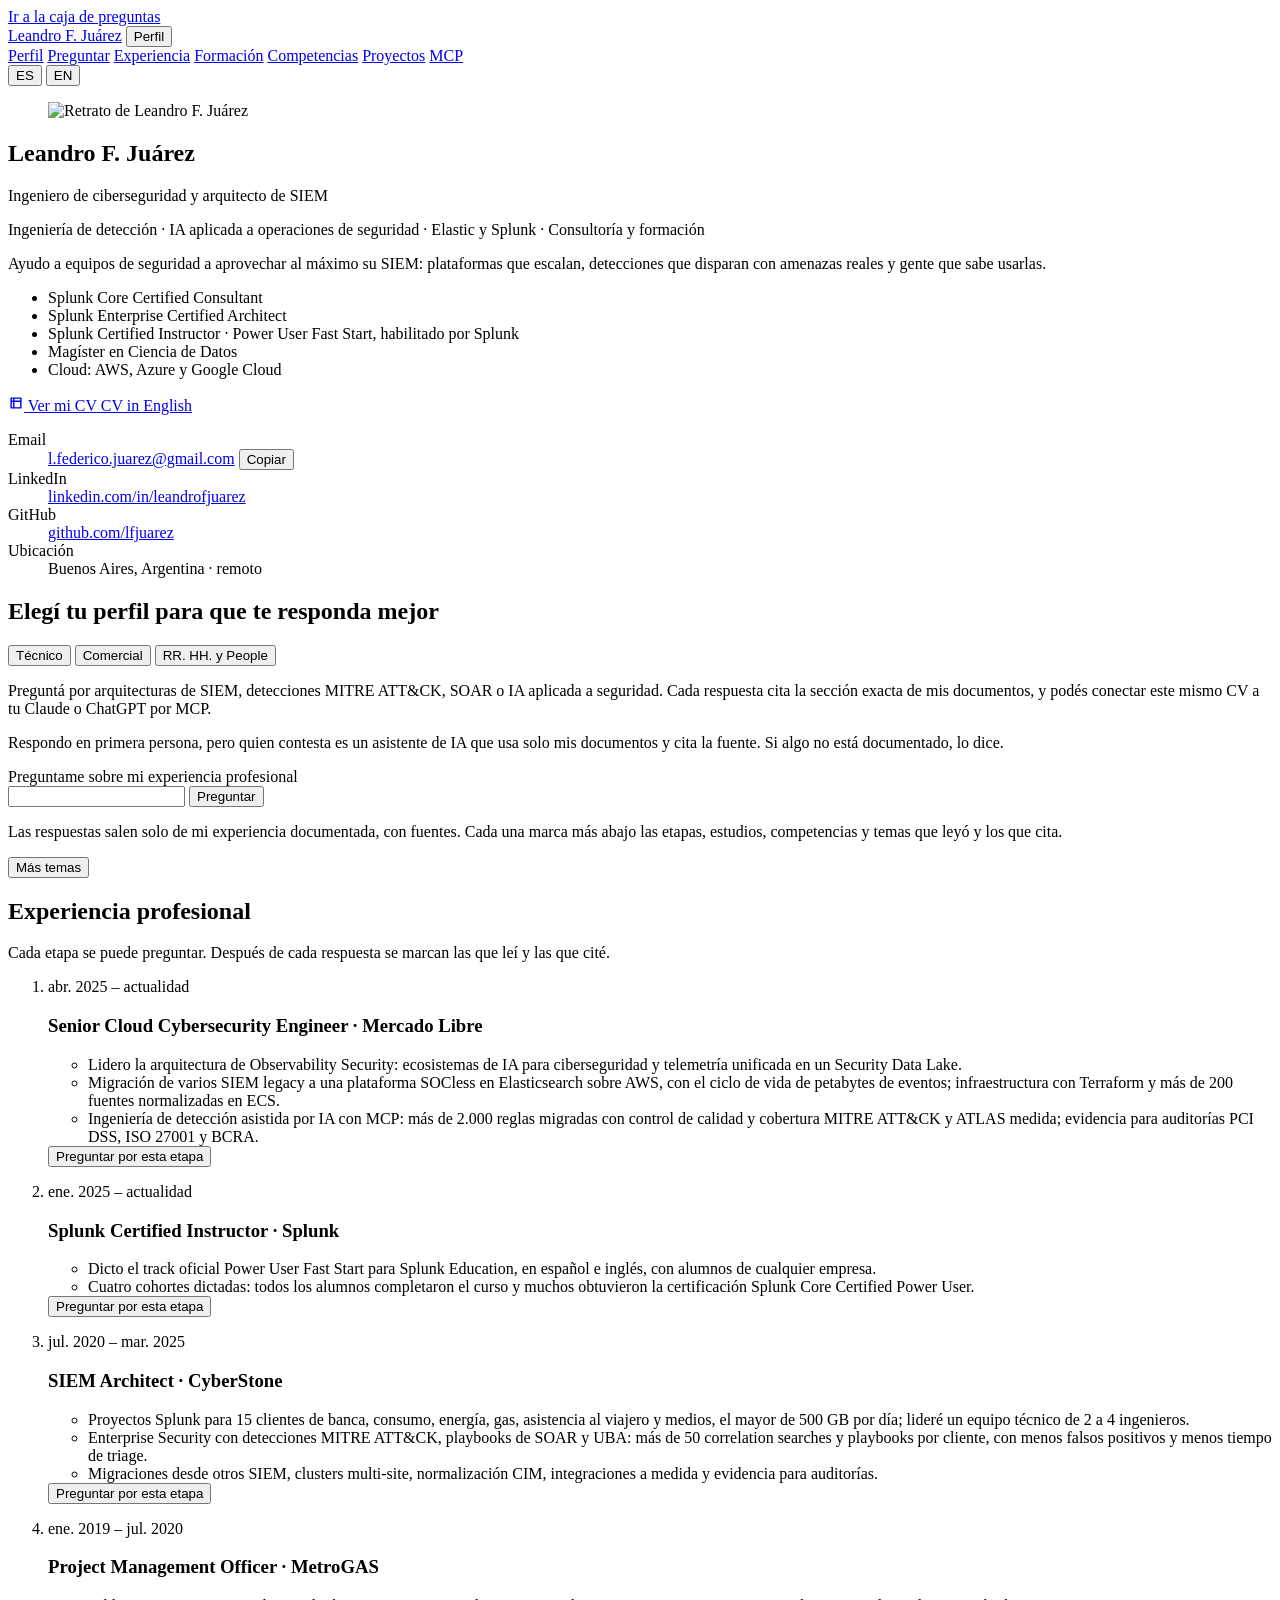
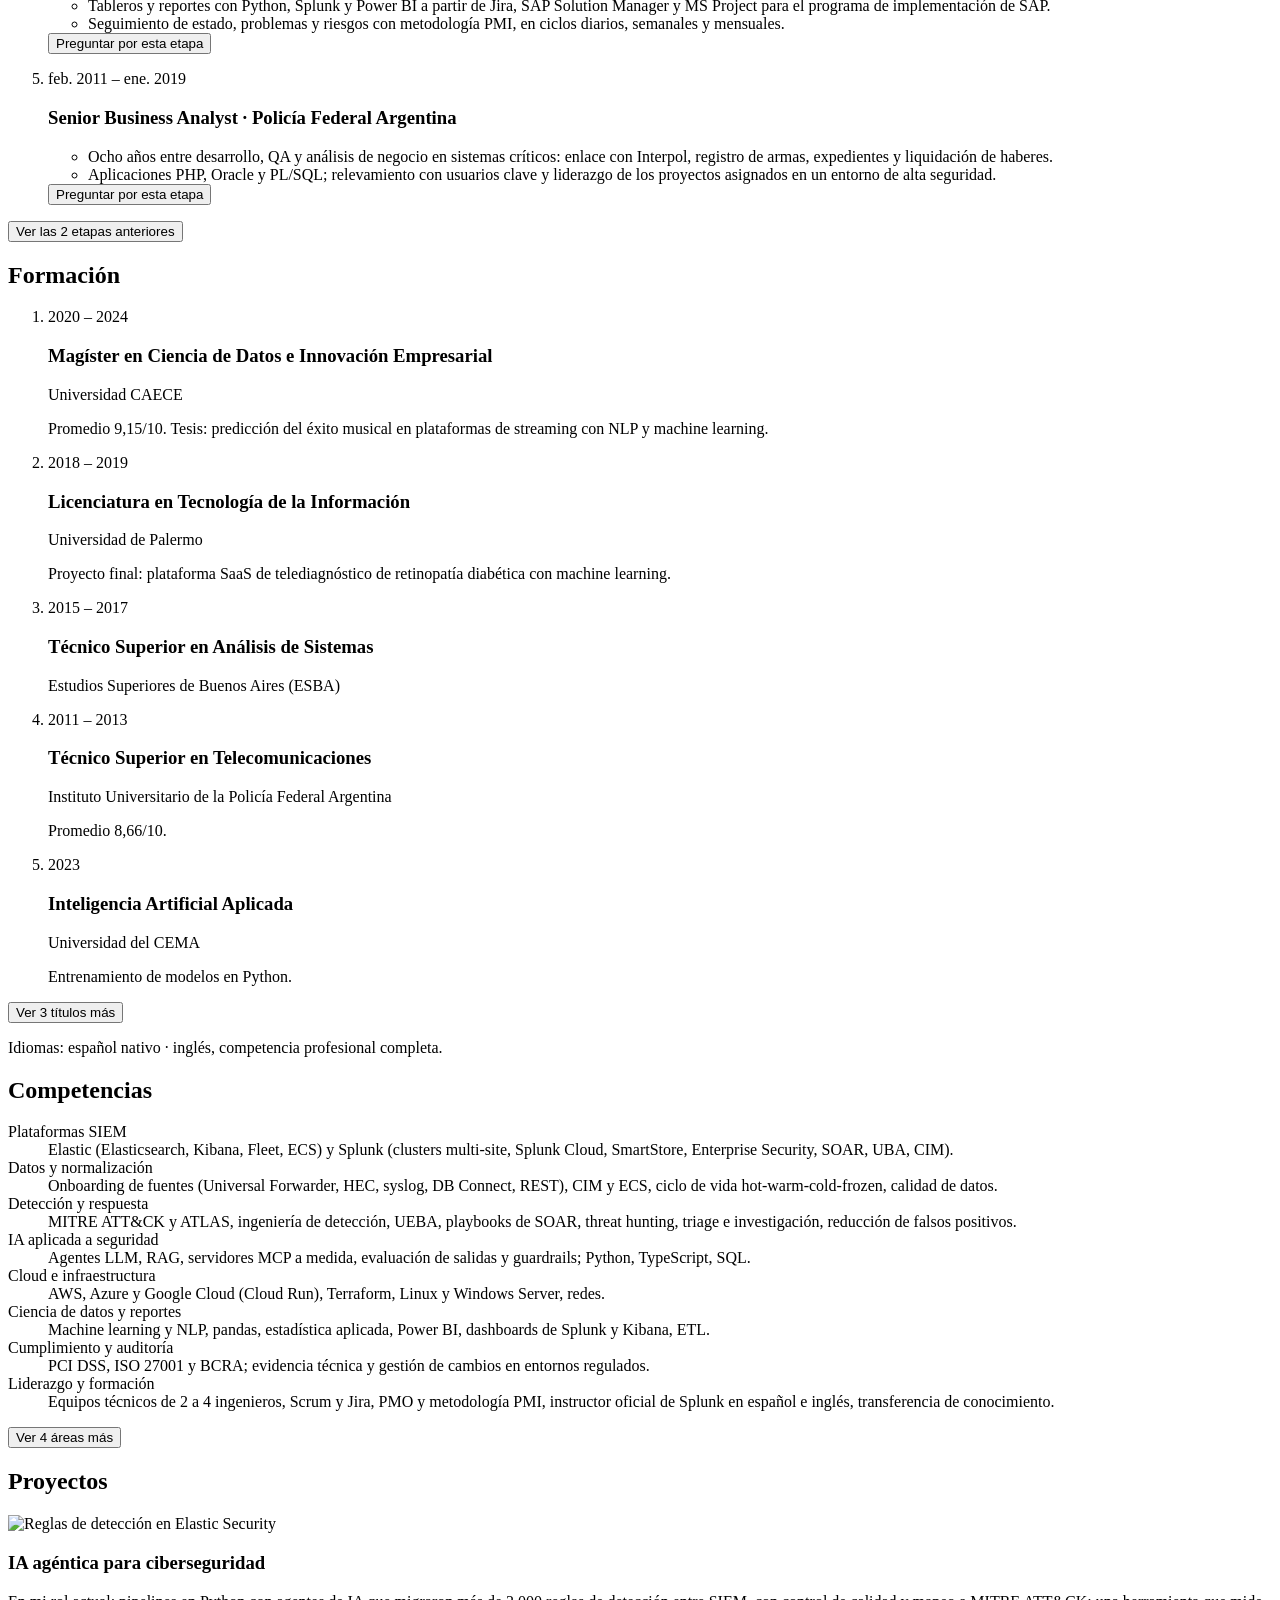
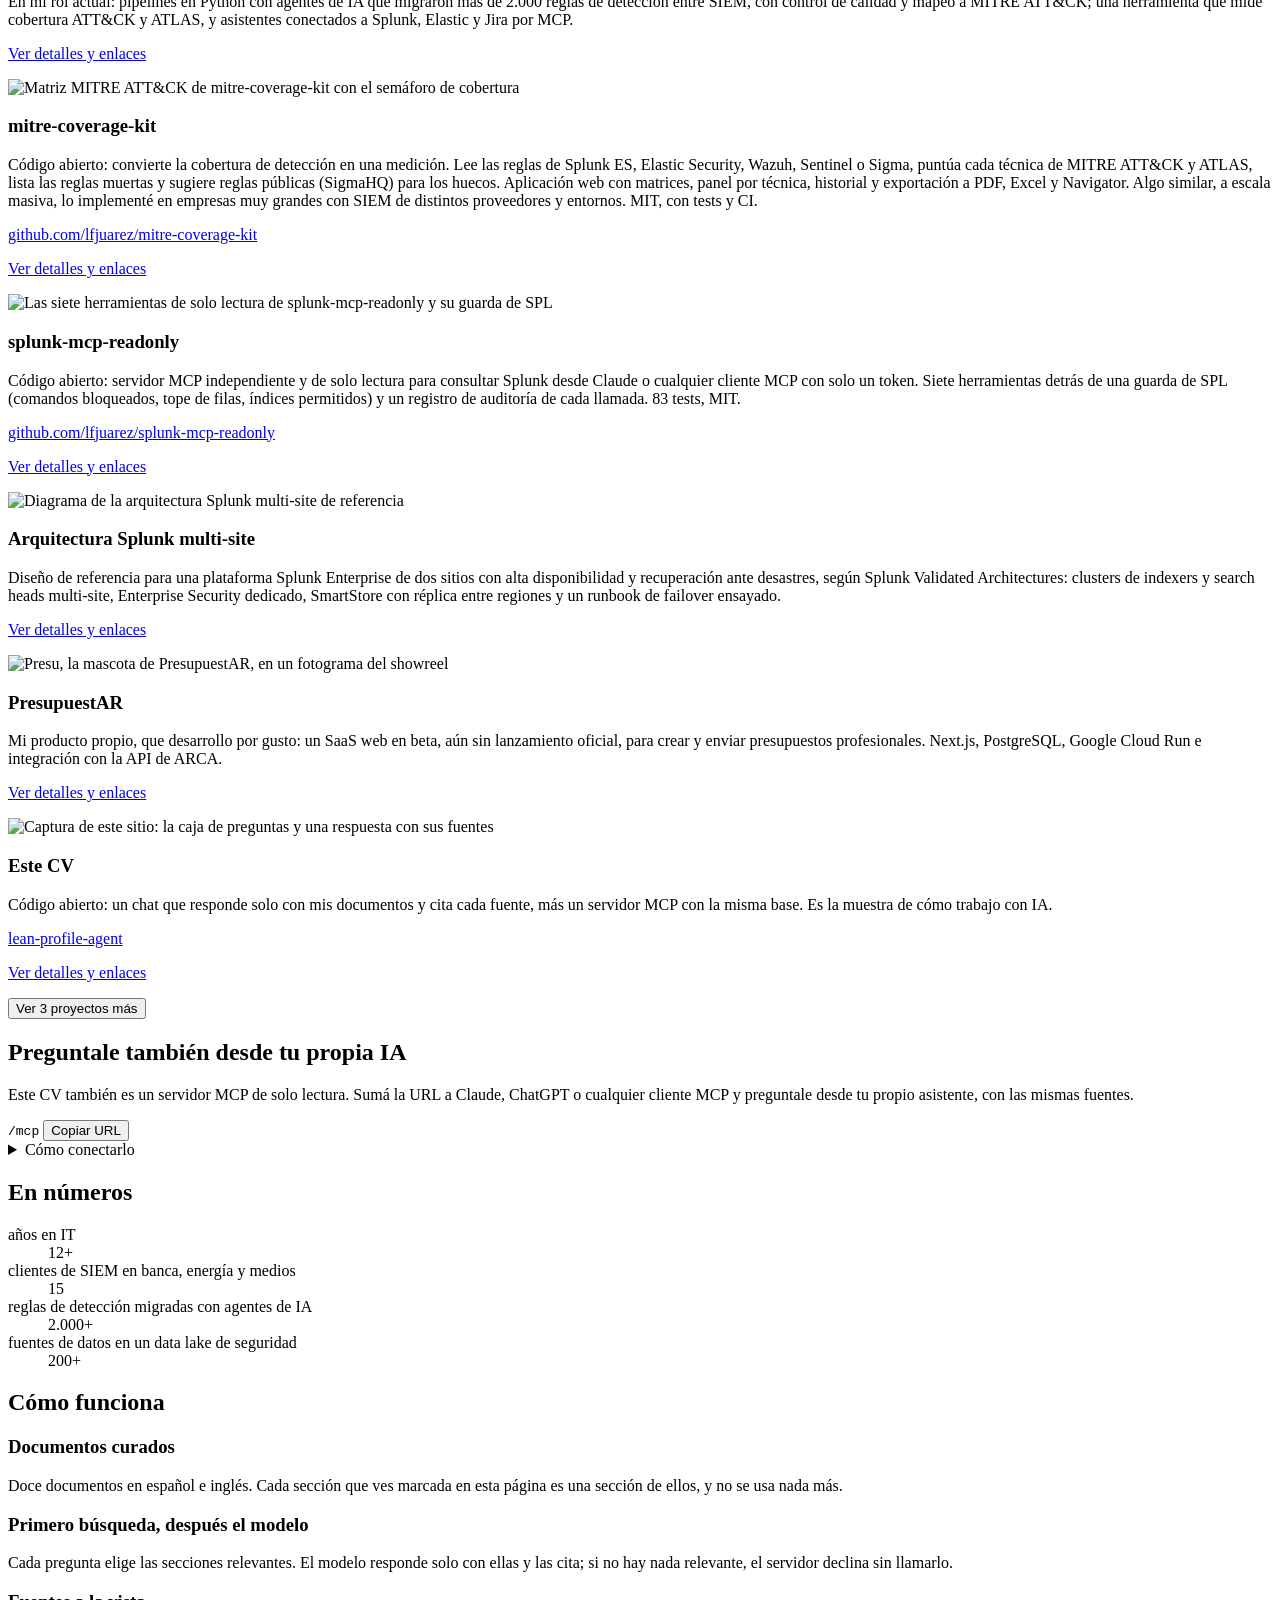
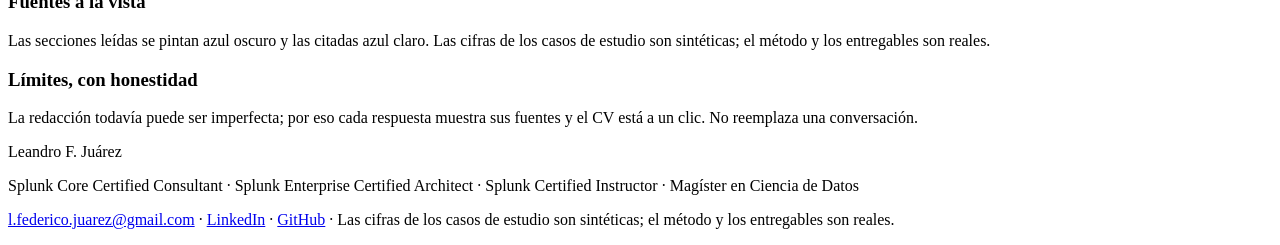
==== commit 2d6b719b: "Answers stay under the question; projects get pictures, fact sheets and a full-screen viewer - The a" ====
--- a/src/profile_agent/static/index.html
+++ b/src/profile_agent/static/index.html
@@ -11,7 +11,7 @@
   <link rel="preconnect" href="https://fonts.googleapis.com" />
   <link rel="preconnect" href="https://fonts.gstatic.com" crossorigin />
   <link href="https://fonts.googleapis.com/css2?family=Lexend:wght@400;500;600&family=Source+Sans+3:ital,wght@0,400;0,600;0,700;1,400&display=swap" rel="stylesheet" />
-  <link rel="stylesheet" href="/static/styles.css?v=0.8.0" />
+  <link rel="stylesheet" href="/static/styles.css?v=0.9.3" />
   <link rel="icon" href="data:image/svg+xml,%3Csvg xmlns='http://www.w3.org/2000/svg' viewBox='0 0 32 32'%3E%3Crect width='32' height='32' rx='6' fill='%230e1829'/%3E%3Crect x='7' y='9' width='8' height='6' rx='1.5' fill='%232b4a7a'/%3E%3Crect x='17' y='9' width='8' height='6' rx='1.5' fill='%237fb0ec'/%3E%3Crect x='7' y='17' width='8' height='6' rx='1.5' fill='%237fb0ec'/%3E%3Crect x='17' y='17' width='8' height='6' rx='1.5' fill='%232b4a7a'/%3E%3C/svg%3E" />
 </head>
 <body>
@@ -91,12 +91,6 @@
           <button type="submit" id="send" data-i18n="ask.send">Preguntar</button>
         </div>
       </form>
-      <div class="chips in" id="chips" aria-label="Preguntas sugeridas"></div>
-      <div class="topics-wrap in">
-        <button type="button" class="topics-toggle" id="topics-toggle" aria-expanded="false" aria-controls="topic-row" data-i18n="topics.more">Más temas</button>
-        <div class="topic-row" id="topic-row" hidden aria-label="Temas"></div>
-      </div>
-
       <div class="answer" id="answer" aria-live="polite" tabindex="-1">
         <p class="answer-empty" id="answer-empty" data-i18n="answer.empty">Las respuestas salen solo de mi experiencia documentada, con fuentes. Cada una marca más abajo las etapas, estudios, competencias y temas que leyó y los que cita.</p>
         <div class="answer-full" id="answer-full" hidden>
@@ -106,6 +100,12 @@
           <div class="chips chips-follow" id="follow" hidden></div>
         </div>
       </div>
+      <div class="chips in" id="chips" aria-label="Preguntas sugeridas"></div>
+      <div class="topics-wrap in">
+        <button type="button" class="topics-toggle" id="topics-toggle" aria-expanded="false" aria-controls="topic-row" data-i18n="topics.more">Más temas</button>
+        <div class="topic-row" id="topic-row" hidden aria-label="Temas"></div>
+      </div>
+
     </section>
 
     <section class="cv" id="experience" aria-labelledby="exp-title">
@@ -312,6 +312,6 @@
     <p class="foot-line"><a href="mailto:l.federico.juarez@gmail.com">l.federico.juarez@gmail.com</a> · <a href="https://www.linkedin.com/in/leandrofjuarez" rel="me noopener" target="_blank">LinkedIn</a> · <a href="https://github.com/lfjuarez" rel="me noopener" target="_blank">GitHub</a> · <span data-i18n="foot.synthetic">Las cifras de los casos de estudio son sintéticas; el método y los entregables son reales.</span></p>
   </footer>
 
-  <script src="/static/app.js?v=0.8.0" defer></script>
+  <script src="/static/app.js?v=0.9.3" defer></script>
 </body>
 </html>
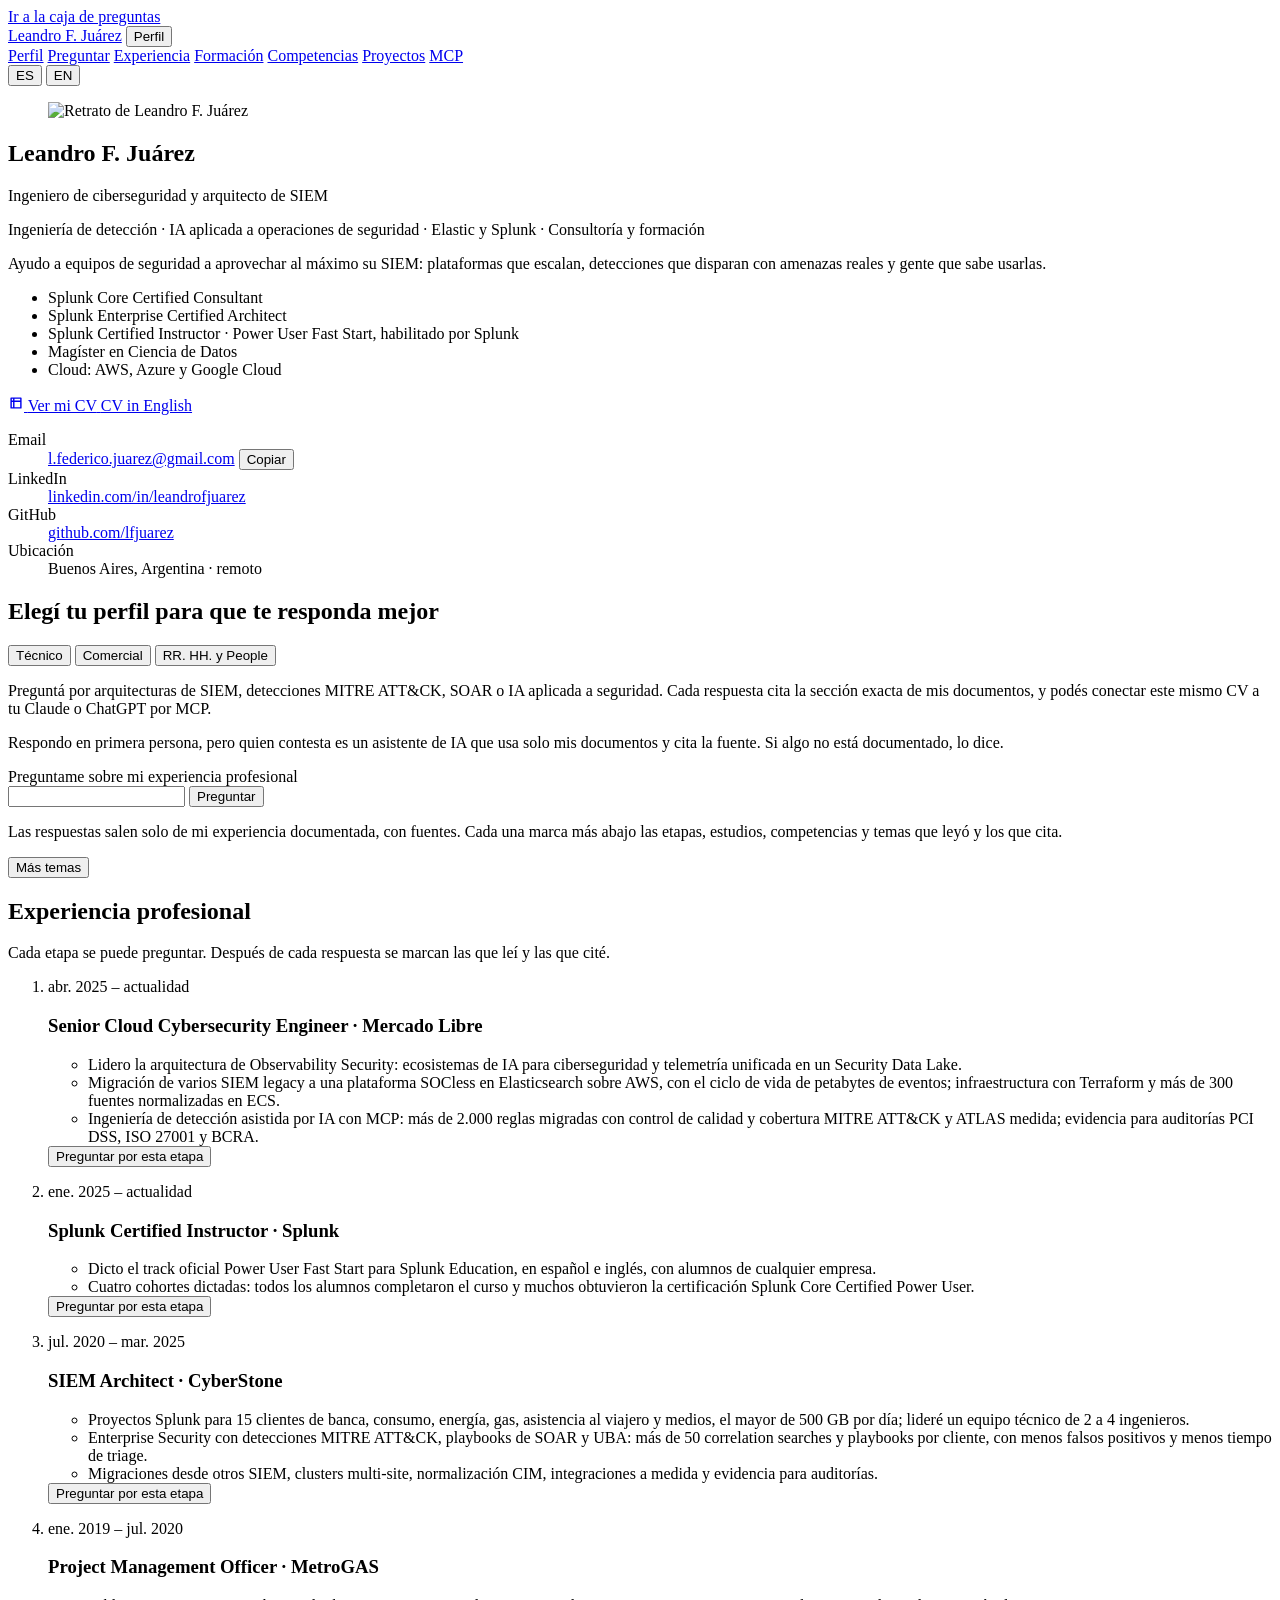
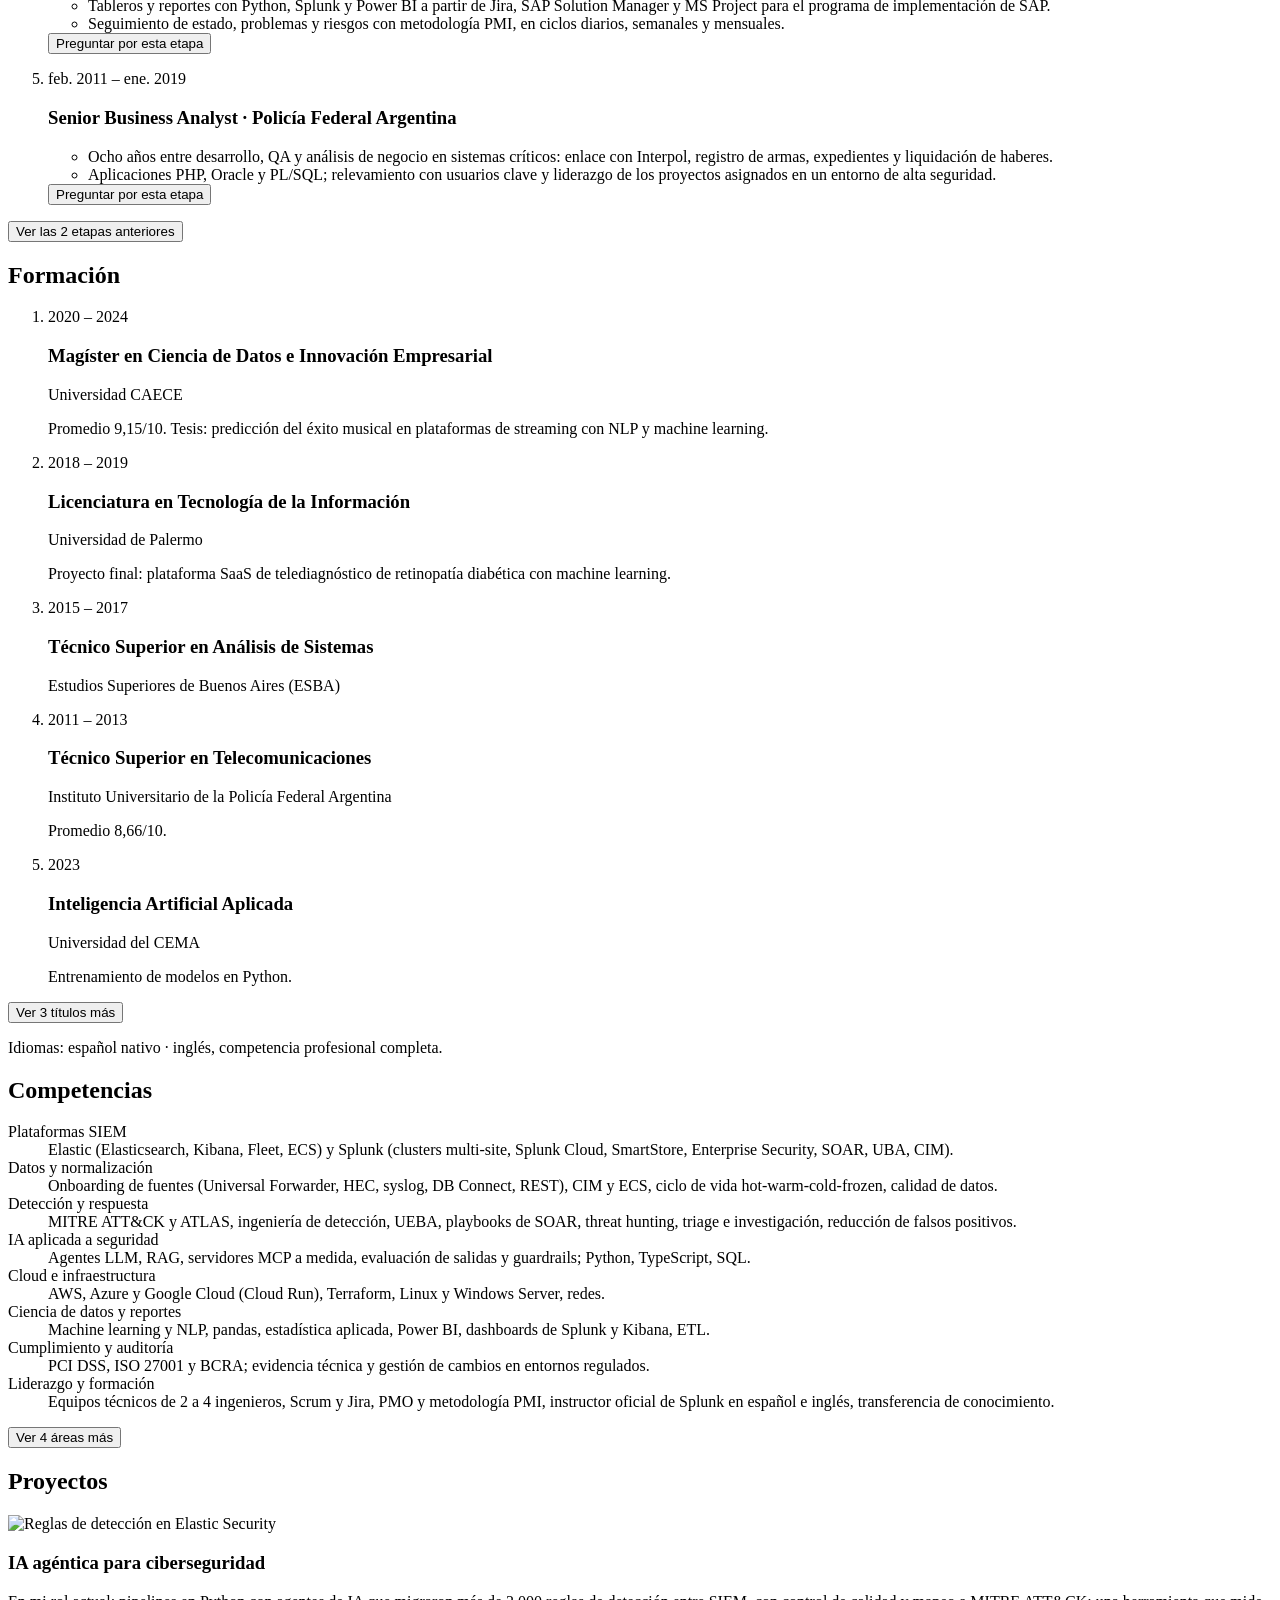
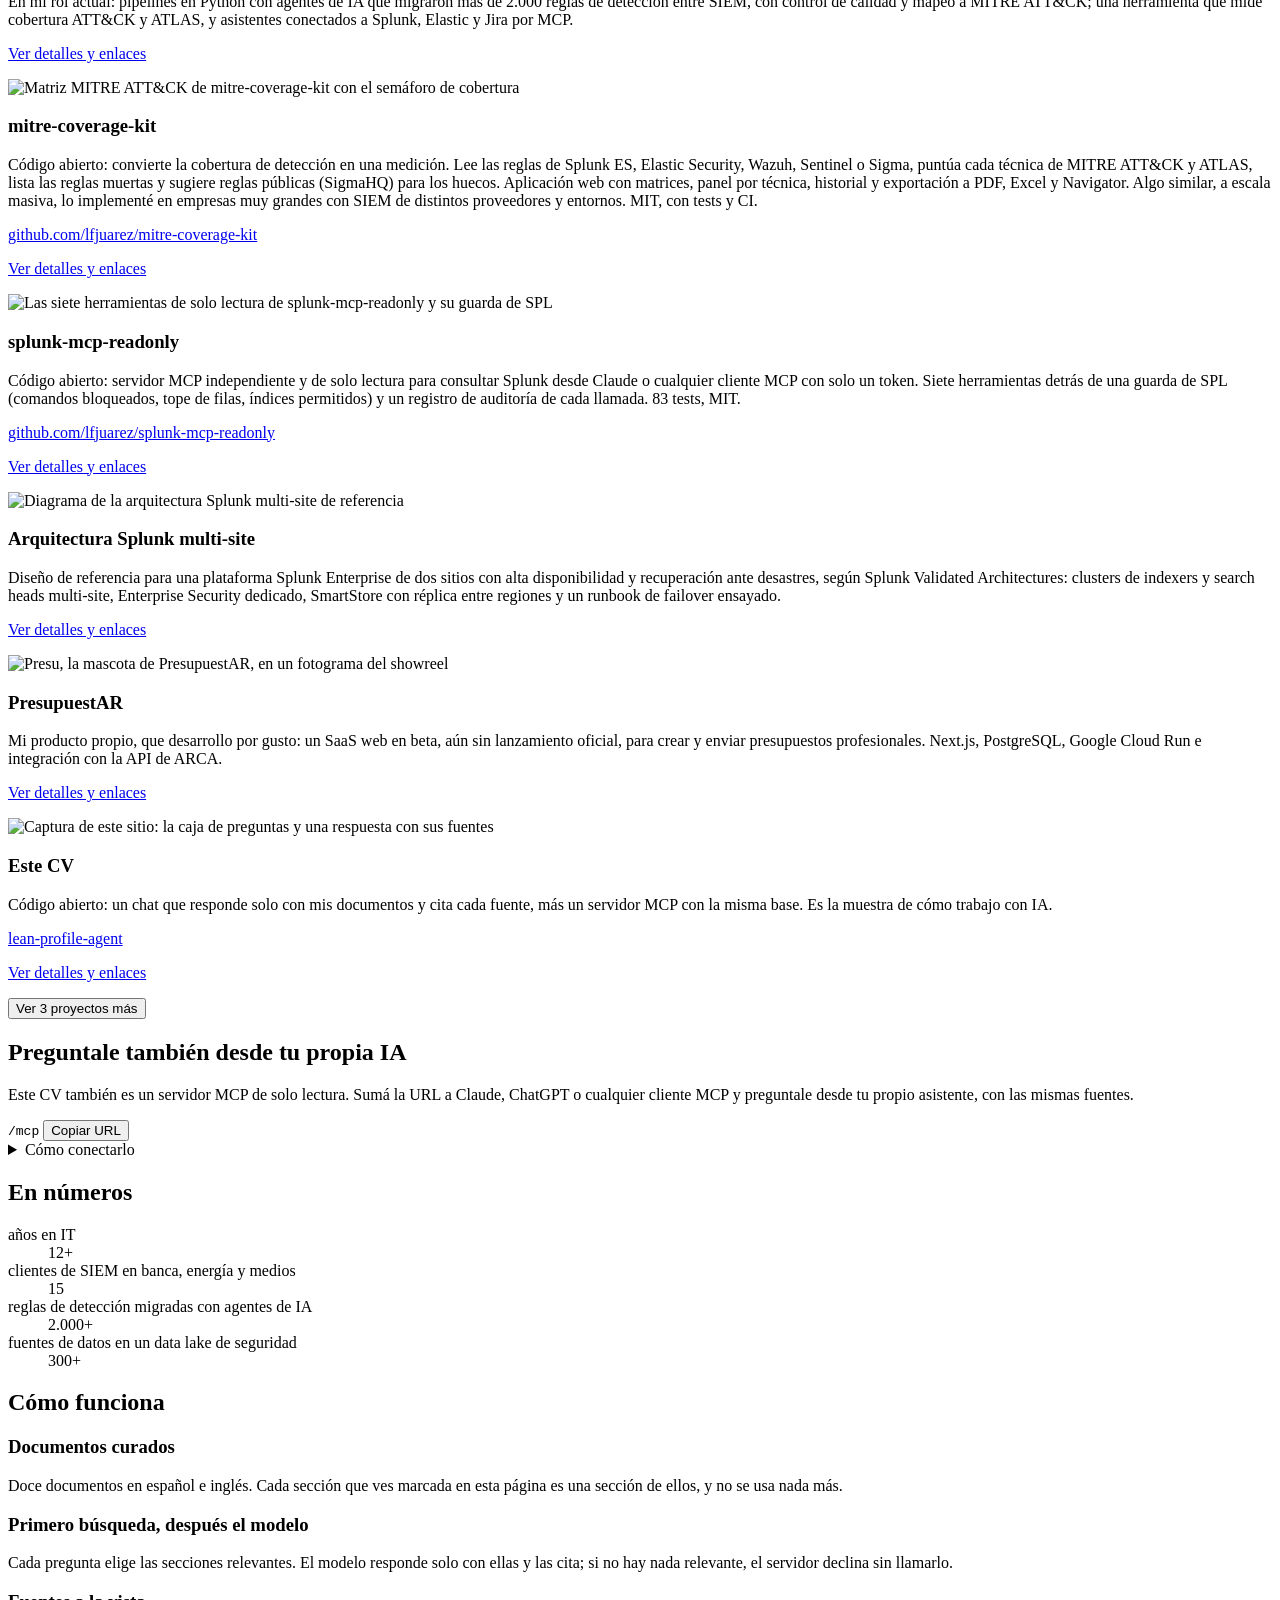
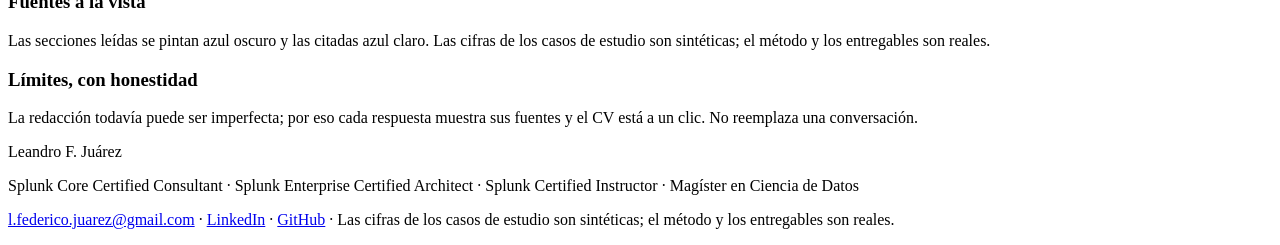
==== commit 6b83bd38: "More than 300 data sources; "current job" finds the present role - The current role now reads more t" ====
--- a/src/profile_agent/static/index.html
+++ b/src/profile_agent/static/index.html
@@ -11,7 +11,7 @@
   <link rel="preconnect" href="https://fonts.googleapis.com" />
   <link rel="preconnect" href="https://fonts.gstatic.com" crossorigin />
   <link href="https://fonts.googleapis.com/css2?family=Lexend:wght@400;500;600&family=Source+Sans+3:ital,wght@0,400;0,600;0,700;1,400&display=swap" rel="stylesheet" />
-  <link rel="stylesheet" href="/static/styles.css?v=0.9.3" />
+  <link rel="stylesheet" href="/static/styles.css?v=0.9.6" />
   <link rel="icon" href="data:image/svg+xml,%3Csvg xmlns='http://www.w3.org/2000/svg' viewBox='0 0 32 32'%3E%3Crect width='32' height='32' rx='6' fill='%230e1829'/%3E%3Crect x='7' y='9' width='8' height='6' rx='1.5' fill='%232b4a7a'/%3E%3Crect x='17' y='9' width='8' height='6' rx='1.5' fill='%237fb0ec'/%3E%3Crect x='7' y='17' width='8' height='6' rx='1.5' fill='%237fb0ec'/%3E%3Crect x='17' y='17' width='8' height='6' rx='1.5' fill='%232b4a7a'/%3E%3C/svg%3E" />
 </head>
 <body>
@@ -120,7 +120,7 @@
             <h3><span class="exp-role">Senior Cloud Cybersecurity Engineer</span> <span class="exp-org">· Mercado Libre</span></h3>
             <ul>
               <li data-i18n="exp.meli.b1">Lidero la arquitectura de Observability Security: ecosistemas de IA para ciberseguridad y telemetría unificada en un Security Data Lake.</li>
-              <li data-i18n="exp.meli.b2">Migración de varios SIEM legacy a una plataforma SOCless en Elasticsearch sobre AWS, con el ciclo de vida de petabytes de eventos; infraestructura con Terraform y más de 200 fuentes normalizadas en ECS.</li>
+              <li data-i18n="exp.meli.b2">Migración de varios SIEM legacy a una plataforma SOCless en Elasticsearch sobre AWS, con el ciclo de vida de petabytes de eventos; infraestructura con Terraform y más de 300 fuentes normalizadas en ECS.</li>
               <li data-i18n="exp.meli.b3">Ingeniería de detección asistida por IA con MCP: más de 2.000 reglas migradas con control de calidad y cobertura MITRE ATT&amp;CK y ATLAS medida; evidencia para auditorías PCI DSS, ISO 27001 y BCRA.</li>
             </ul>
             <button type="button" class="ask-about" data-ask="exp.meli.ask" data-i18n="exp.ask">Preguntar por esta etapa</button>
@@ -286,7 +286,7 @@
         <div><dt data-i18n="facts.it">años en IT</dt><dd>12+</dd></div>
         <div><dt data-i18n="facts.clients">clientes de SIEM en banca, energía y medios</dt><dd>15</dd></div>
         <div><dt data-i18n="facts.rules">reglas de detección migradas con agentes de IA</dt><dd data-i18n="facts.rulesN">2.000+</dd></div>
-        <div><dt data-i18n="facts.sources">fuentes de datos en un data lake de seguridad</dt><dd>200+</dd></div>
+        <div><dt data-i18n="facts.sources">fuentes de datos en un data lake de seguridad</dt><dd>300+</dd></div>
       </dl>
     </section>
 
@@ -312,6 +312,6 @@
     <p class="foot-line"><a href="mailto:l.federico.juarez@gmail.com">l.federico.juarez@gmail.com</a> · <a href="https://www.linkedin.com/in/leandrofjuarez" rel="me noopener" target="_blank">LinkedIn</a> · <a href="https://github.com/lfjuarez" rel="me noopener" target="_blank">GitHub</a> · <span data-i18n="foot.synthetic">Las cifras de los casos de estudio son sintéticas; el método y los entregables son reales.</span></p>
   </footer>
 
-  <script src="/static/app.js?v=0.9.3" defer></script>
+  <script src="/static/app.js?v=0.9.6" defer></script>
 </body>
 </html>
